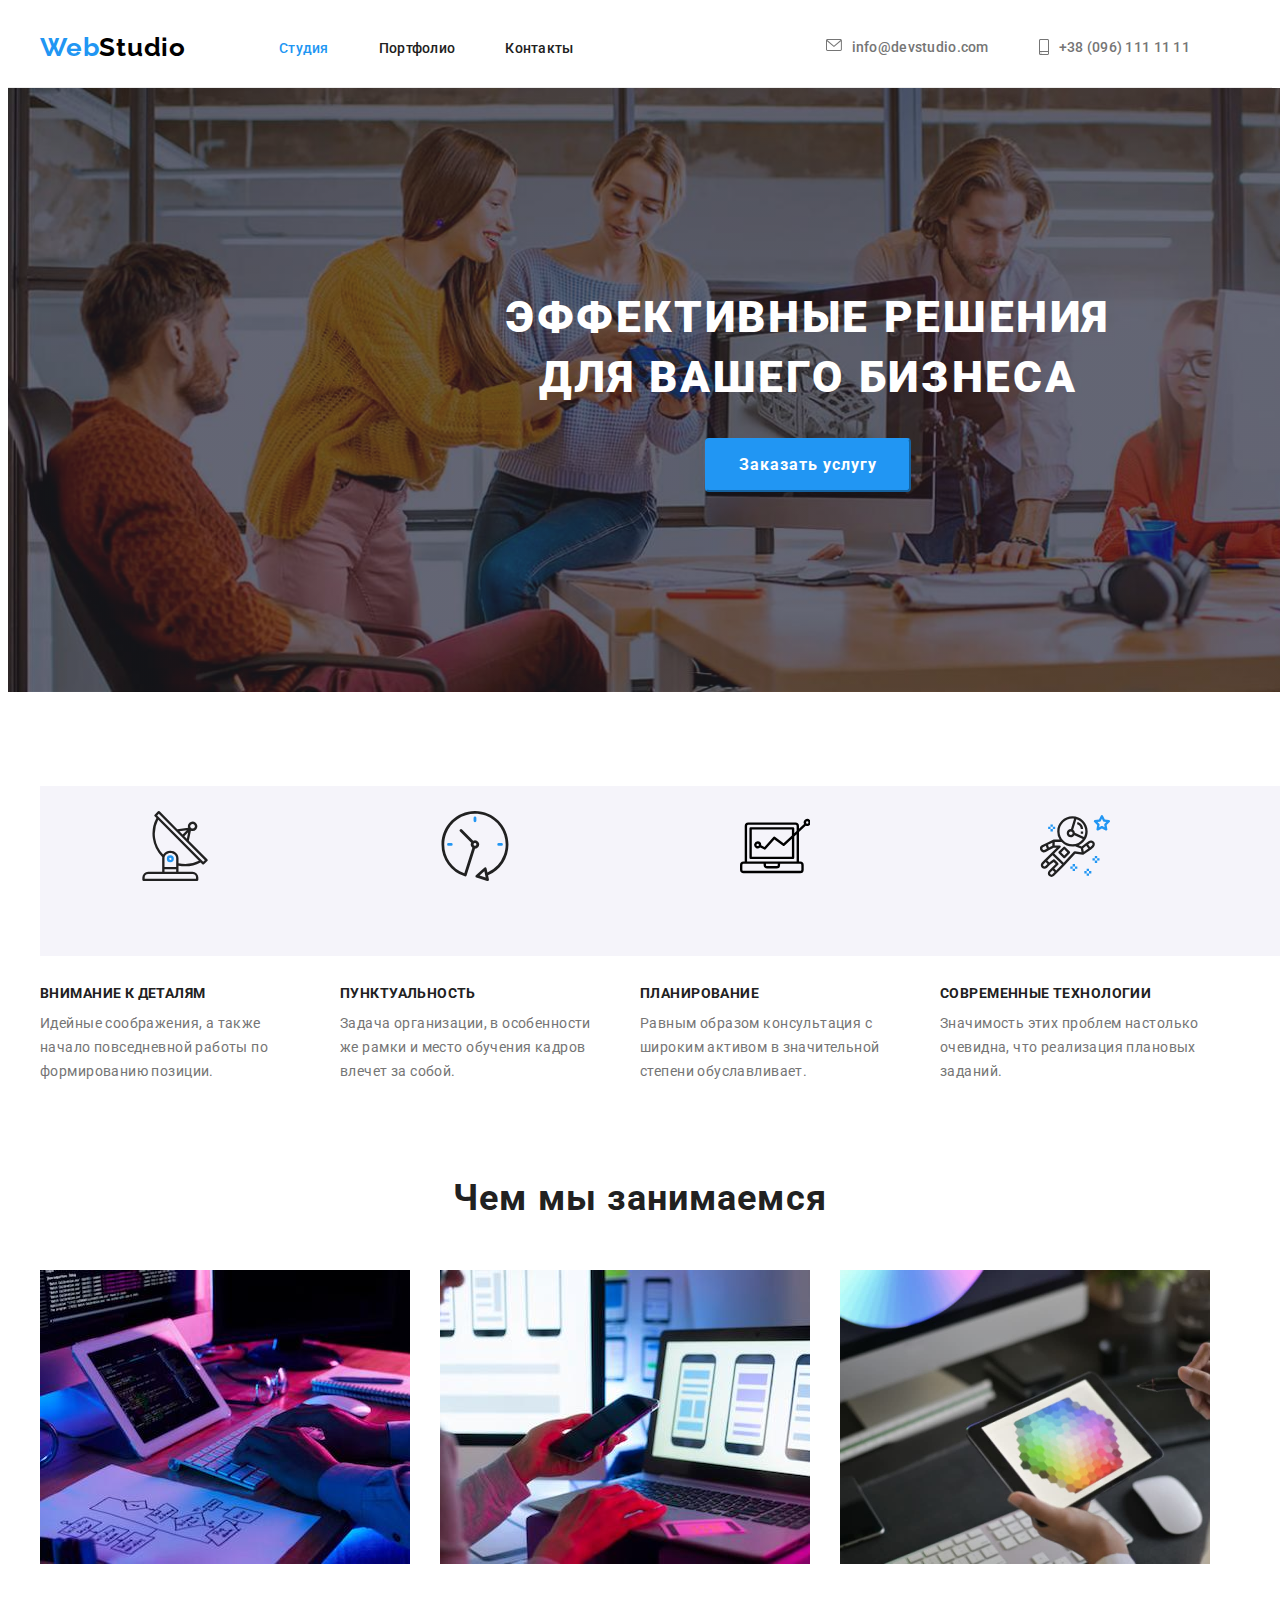
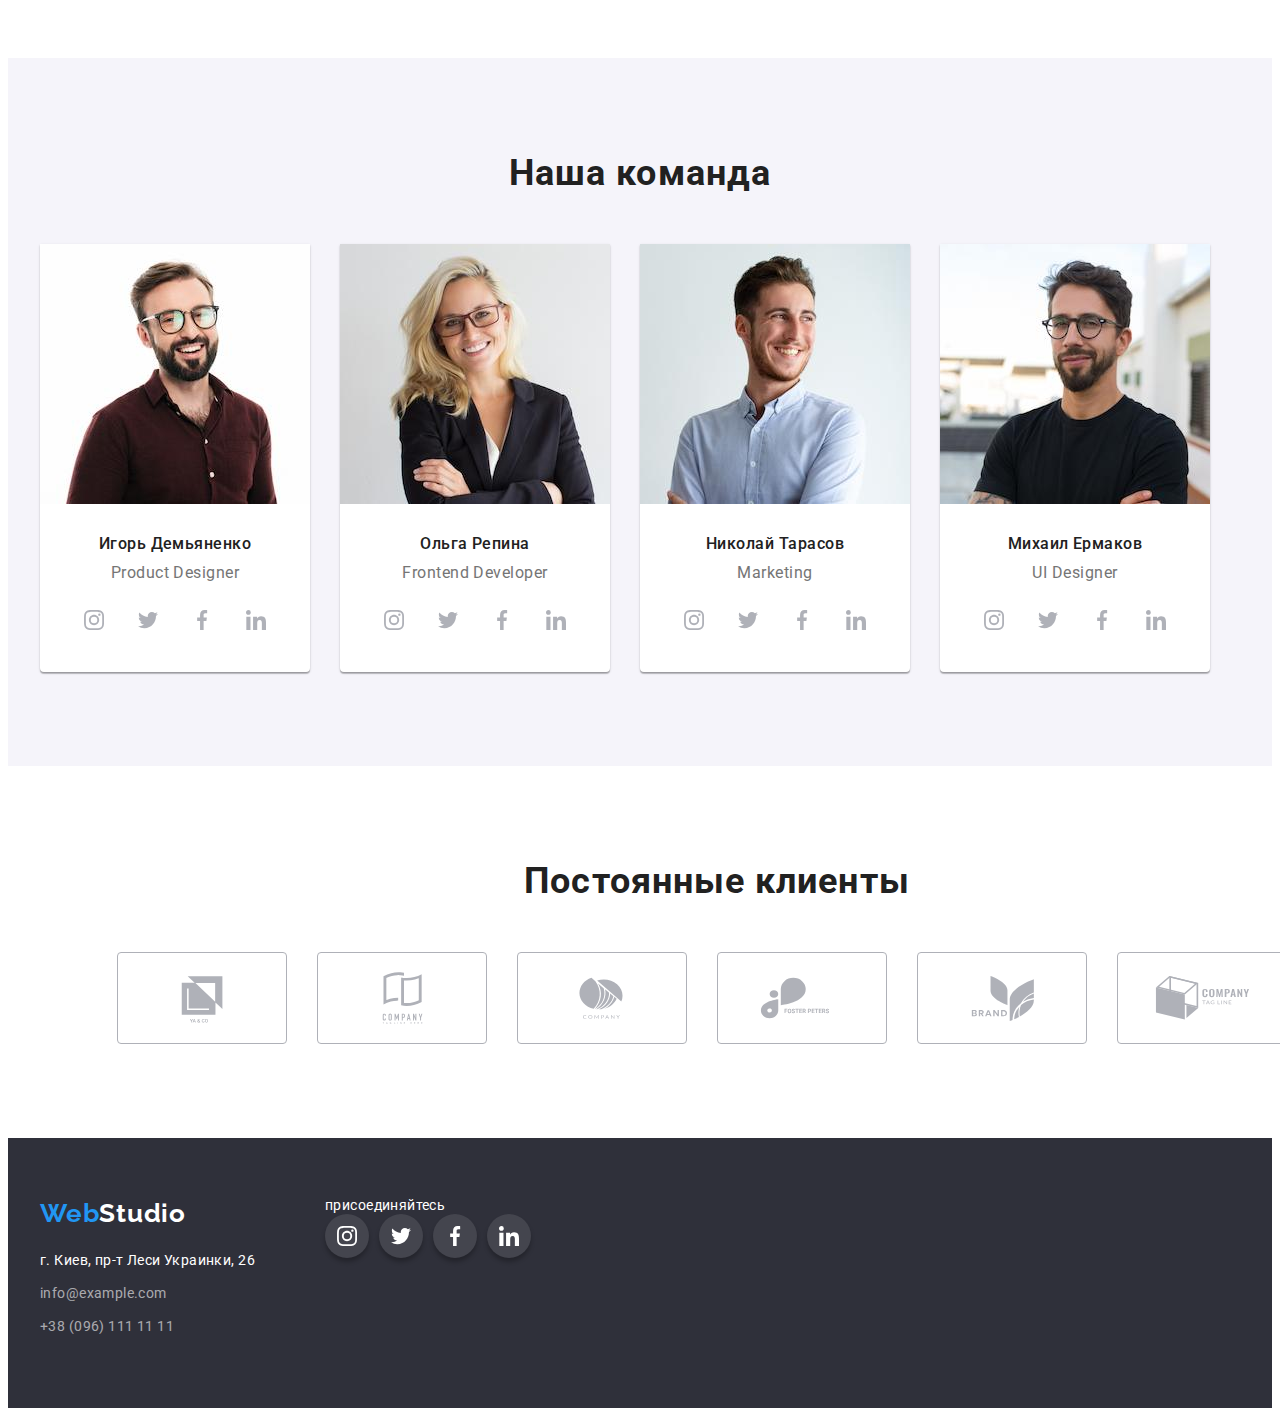
==== index.html @ 37c4d025 "Initial commit" ====
<!DOCTYPE html>
<html lang="ru">
  <head>
    <meta charset="UTF-8" />
    <meta http-equiv="X-UA-Compatible" content="IE=edge" />
    <meta name="viewport" content="width=device-width, initial-scale=1.0" />
    <link
      rel="stylesheet"
      href="https://cdnjs.cloudflare.com/ajax/libs/modern-normalize/1.1.0/modern-normalize.min.css"
      integrity="sha512-wpPYUAdjBVSE4KJnH1VR1HeZfpl1ub8YT/NKx4PuQ5NmX2tKuGu6U/JRp5y+Y8XG2tV+wKQpNHVUX03MfMFn9Q=="
      crossorigin="anonymous"
      referrerpolicy="no-referrer"
    />
    <link rel="stylesheet" href="style.css" />
    <link rel="preconnect" href="https://fonts.googleapis.com" />
    <link rel="preconnect" href="https://fonts.gstatic.com" crossorigin />
    <link
      href="https://fonts.googleapis.com/css2?family=Raleway:wght@700&family=Roboto:wght@400;500;700;900&display=swap"
      rel="stylesheet"
    />
    <title>Студия</title>
  </head>
  <body>
    <!-- HEADER -->
    <header class="header">
      <div class="container">
        <nav class="header-nav">
          <a href="#" class="link logo header-logo">Web<span class="logo_header">Studio</span></a>
          <ul class="list header-list">
            <li><a href="index.html" class="link header-link current">Студия</a></li>
            <li><a href="portfolio.html" class="link header-link">Портфолио</a></li>
            <li><a href="#" class="link header-link">Контакты</a></li>
          </ul>
        </nav>
        <ul class="header-contacts-list list">
          <li>
            <a href="email:info@devstudio.com" class="link header-contacts">
              <svg class="header-contacts-icon" width="16px" height="12px">
                <use href="./images/icons.svg#icon-mail"></use>
              </svg>
              info@devstudio.com
            </a>
          </li>
          <li>
            <a href="tel:+380961111111" class="link header-contacts">
              <svg class="header-contacts-icon" width="10px" height="16px">
                <use href="./images/icons.svg#icon-smartphone"></use>
              </svg>
              +38 (096) 111 11 11
            </a>
          </li>
        </ul>
      </div>
    </header>
    <main>
      <!-- Section-1 ORDER -->
      <section class="order">
        <div class="container">
          <h1 class="order-title">ЭФФЕКТИВНЫЕ РЕШЕНИЯ ДЛЯ ВАШЕГО БИЗНЕСА</h1>
          <button type="button" class="button order-btn">Заказать услугу</button>
        </div>
      </section>
      <!-- Section-2 METHODS -->
      <section class="methods section">
        <div class="container">
          <ul class="list methods-list">
            <li class="methods-box">
              <div class="methods-icon-box">
                <svg class="methods-icon">
                  <use href="./images/icons.svg#icon-antenna" width="70px" height="70px"></use>
                </svg>
              </div>
              <h3 class="methods-title">Внимание к деталям</h3>
              <p class="methods-txt">
                Идейные соображения, а также начало повседневной работы по формированию позиции.
              </p>
            </li>
            <li class="methods-box">
              <div class="methods-icon-box">
                <svg class="methods-icon">
                  <use href="./images/icons.svg#icon-clock" width="70px" height="70px"></use>
                </svg>
              </div>
              <h3 class="methods-title">Пунктуальность</h3>
              <p class="methods-txt">
                Задача организации, в особенности же рамки и место обучения кадров влечет за собой.
              </p>
            </li>
            <li class="methods-box">
              <div class="methods-icon-box">
                <svg class="methods-icon">
                  <use href="./images/icons.svg#icon-grafic" width="70px" height="70px"></use>
                </svg>
              </div>
              <h3 class="methods-title">Планирование</h3>
              <p class="methods-txt">
                Равным образом консультация с широким активом в значительной степени обуславливает.
              </p>
            </li>
            <li class="methods-box">
              <div class="methods-icon-box">
                <svg class="methods-icon">
                  <use href="./images/icons.svg#icon-astronaut" width="70px" height="70px"></use>
                </svg>
              </div>
              <h3 class="methods-title">Современные технологии</h3>
              <p class="methods-txt">
                Значимость этих проблем настолько очевидна, что реализация плановых заданий.
              </p>
            </li>
          </ul>
        </div>
      </section>
      <!-- Section-3 OUR WORK -->
      <section class="work section">
        <div class="container">
          <h2 class="title work-title">Чем мы занимаемся</h2>
          <ul class="list work-list">
            <li class="work-item">
              <img
                src="./images/index-page/img1_keybord_on_table.jpg"
                alt="Клавиатура на столе"
                width="370"
                height="294"
                class="img"
              />
            </li>
            <li class="work-item">
              <img
                src="./images/index-page/img2_phone_notebook.jpg"
                alt="Фоткает экран телефоном"
                width="370"
                height="294"
                class="img"
              />
            </li>
            <li class="work-item">
              <img
                src="./images/index-page/img3_tablet.jpg"
                alt="Графический планшет"
                width="370"
                height="294"
                class="img"
              />
            </li>
          </ul>
        </div>
      </section>
      <!-- Section-4 OUR TEAM -->
      <section class="team section">
        <div class="container">
          <h2 class="title team-title">Наша команда</h2>
          <ul class="list team-list">
            <li class="team-box">
              <img
                src="./images/index-page/tm_01.jpg"
                alt="Первый учасник команды"
                height="260"
                width="270"
                class="team-img img"
              />
              <div class="team-box-down-part">
                <p class="team-name">Игорь Демьяненко</p>
                <p class="team-prof">Product Designer</p>
                <ul class="master-soc">
                  <li class="master-soc-item">
                    <a href="https://www.instagram.com/" class="master-soc-link">
                      <svg class="master-soc-icon">
                        <use
                          href="./images/icons.svg#icon-instagram"
                          width="20px"
                          height="20px"
                        ></use>
                      </svg>
                    </a>
                  </li>
                  <li class="master-soc-item">
                    <a href="https://twitter.com/" class="master-soc-link">
                      <svg class="master-soc-icon">
                        <use
                          href="./images/icons.svg#icon-twitter"
                          width="20px"
                          height="20px"
                        ></use>
                      </svg>
                    </a>
                  </li>
                  <li class="master-soc-item">
                    <a href="https://www.facebook.com/" class="master-soc-link">
                      <svg class="master-soc-icon">
                        <use
                          href="./images/icons.svg#icon-facebook"
                          width="20px"
                          height="20px"
                        ></use>
                      </svg>
                    </a>
                  </li>
                  <li class="master-soc-item">
                    <a href="https://ru.linkedin.com/" class="master-soc-link">
                      <svg class="master-soc-icon">
                        <use
                          href="./images/icons.svg#icon-linkedin"
                          width="20px"
                          height="20px"
                        ></use>
                      </svg>
                    </a>
                  </li>
                </ul>
              </div>
            </li>
            <li class="team-box">
              <img
                src="./images/index-page/tm_02.jpg"
                alt="Второй учасник команды"
                height="260"
                width="270"
                class="team-img img"
              />
              <div class="team-box-down-part">
                <p class="team-name">Ольга Репина</p>
                <p class="team-prof">Frontend Developer</p>
                <ul class="master-soc">
                  <li class="master-soc-item">
                    <a href="https://www.instagram.com/" class="master-soc-link">
                      <svg class="master-soc-icon">
                        <use
                          href="./images/icons.svg#icon-instagram"
                          width="20px"
                          height="20px"
                        ></use>
                      </svg>
                    </a>
                  </li>
                  <li class="master-soc-item">
                    <a href="https://twitter.com/" class="master-soc-link">
                      <svg class="master-soc-icon">
                        <use
                          href="./images/icons.svg#icon-twitter"
                          width="20px"
                          height="20px"
                        ></use>
                      </svg>
                    </a>
                  </li>
                  <li class="master-soc-item">
                    <a href="https://www.facebook.com/" class="master-soc-link">
                      <svg class="master-soc-icon">
                        <use
                          href="./images/icons.svg#icon-facebook"
                          width="20px"
                          height="20px"
                        ></use>
                      </svg>
                    </a>
                  </li>
                  <li class="master-soc-item">
                    <a href="https://ru.linkedin.com/" class="master-soc-link">
                      <svg class="master-soc-icon">
                        <use
                          href="./images/icons.svg#icon-linkedin"
                          width="20px"
                          height="20px"
                        ></use>
                      </svg>
                    </a>
                  </li>
                </ul>
              </div>
            </li>
            <li class="team-box">
              <img
                src="./images/index-page/tm_03.jpg"
                alt="Третий учасник команды"
                height="260"
                width="270"
                class="team-img img"
              />
              <div class="team-box-down-part">
                <p class="team-name">Николай Тарасов</p>
                <p class="team-prof">Marketing</p>
                <ul class="master-soc">
                  <li class="master-soc-item">
                    <a href="https://www.instagram.com/" class="master-soc-link">
                      <svg class="master-soc-icon">
                        <use
                          href="./images/icons.svg#icon-instagram"
                          width="20px"
                          height="20px"
                        ></use>
                      </svg>
                    </a>
                  </li>
                  <li class="master-soc-item">
                    <a href="https://twitter.com/" class="master-soc-link">
                      <svg class="master-soc-icon">
                        <use
                          href="./images/icons.svg#icon-twitter"
                          width="20px"
                          height="20px"
                        ></use>
                      </svg>
                    </a>
                  </li>
                  <li class="master-soc-item">
                    <a href="https://www.facebook.com/" class="master-soc-link">
                      <svg class="master-soc-icon">
                        <use
                          href="./images/icons.svg#icon-facebook"
                          width="20px"
                          height="20px"
                        ></use>
                      </svg>
                    </a>
                  </li>
                  <li class="master-soc-item">
                    <a href="https://ru.linkedin.com/" class="master-soc-link">
                      <svg class="master-soc-icon">
                        <use
                          href="./images/icons.svg#icon-linkedin"
                          width="20px"
                          height="20px"
                        ></use>
                      </svg>
                    </a>
                  </li>
                </ul>
              </div>
            </li>
            <li class="team-box">
              <img
                src="./images/index-page/tm_04.jpg"
                alt="Четвертый учасник команды"
                height="260"
                width="270"
                class="team-img img"
              />
              <div class="team-box-down-part">
                <p class="team-name">Михаил Ермаков</p>
                <p class="team-prof">UI Designer</p>
                <ul class="master-soc">
                  <li class="master-soc-item">
                    <a href="https://www.instagram.com/" class="master-soc-link">
                      <svg class="master-soc-icon">
                        <use
                          href="./images/icons.svg#icon-instagram"
                          width="20px"
                          height="20px"
                        ></use>
                      </svg>
                    </a>
                  </li>
                  <li class="master-soc-item">
                    <a href="https://twitter.com/" class="master-soc-link">
                      <svg class="master-soc-icon">
                        <use
                          href="./images/icons.svg#icon-twitter"
                          width="20px"
                          height="20px"
                        ></use>
                      </svg>
                    </a>
                  </li>
                  <li class="master-soc-item">
                    <a href="https://www.facebook.com/" class="master-soc-link">
                      <svg class="master-soc-icon">
                        <use
                          href="./images/icons.svg#icon-facebook"
                          width="20px"
                          height="20px"
                        ></use>
                      </svg>
                    </a>
                  </li>
                  <li class="master-soc-item">
                    <a href="https://ru.linkedin.com/" class="master-soc-link">
                      <svg class="master-soc-icon">
                        <use
                          href="./images/icons.svg#icon-linkedin"
                          width="20px"
                          height="20px"
                        ></use>
                      </svg>
                    </a>
                  </li>
                </ul>
              </div>
            </li>
          </ul>
        </div>
      </section>
    </main>
    <!-- Section-5 CLIENTS -->
    <section class="section clients">
      <div class="container">
        <h2 class="title clients-title">Постоянные клиенты</h2>
        <ul class="list clients-list">
          <li class="clients-box">
            <svg class="clients-icon" width="106px" height="60px">
              width="106px" height="60px">
              <use href="./images/icons.svg#icon-yaco"></use>
            </svg>
          </li>
          <li class="clients-box">
            <svg class="clients-icon" width="106px" height="60px">
              >
              <use href="./images/icons.svg#icon-company-one"></use>
            </svg>
          </li>
          <li class="clients-box">
            <svg class="clients-icon" width="106px" height="60px">
              >
              <use href="./images/icons.svg#icon-company-two"></use>
            </svg>
          </li>
          <li class="clients-box">
            <svg class="clients-icon" width="106px" height="60px">
              >
              <use href="./images/icons.svg#icon-foster"></use>
            </svg>
          </li>
          <li class="clients-box">
            <svg class="clients-icon" width="106px" height="60px">
              >
              <use href="./images/icons.svg#icon-brand"></use>
            </svg>
          </li>
          <li class="clients-box">
            <svg class="clients-icon" width="106px" height="60px">
              >
              <use href="./images/icons.svg#icon-tagline"></use>
            </svg>
          </li>
        </ul>
      </div>
    </section>

    <!-- FOOTER-->
    <footer class="footer">
      <div class="container footer-full">
        <div class="footer-left">
          <a href="#" class="link logo">Web<span class="logo-footer">Studio</span></a>
          <address class="footer-address">
            <ul class="list footer-link">
              <li>
                <a
                  href="https://goo.gl/maps/LpoyLTCjpwuNHQXE9"
                  target="_blank"
                  class="link map-address footer-item"
                  >г. Киев, пр-т Леси Украинки, 26</a
                >
              </li>
              <li>
                <a href="email:info@example.com" class="link footer-contacts footer-item"
                  >info@example.com</a
                >
              </li>
              <li>
                <a href="tel:+380991111111" class="link footer-contacts footer-item"
                  >+38 (096) 111 11 11</a
                >
              </li>
            </ul>
          </address>
        </div>
        <div class="footer-right">
          <p class="footer-right-txt">присоединяйтесь</p>
          <ul class="list footer-soc-list">
            <li class="footer-soc-item">
              <a href="https://www.instagram.com/" class="link footer-soc-link">
                <svg class="footer-soc-icon">
                  <use href="./images/icons.svg#icon-instagram" width="20px" height="20px"></use>
                </svg>
              </a>
            </li>
            <li class="footer-soc-item">
              <a href="https://twitter.com/" class="link footer-soc-link">
                <svg class="footer-soc-icon">
                  <use href="./images/icons.svg#icon-twitter" width="20px" height="20px"></use>
                </svg>
              </a>
            </li>
            <li class="footer-soc-item">
              <a href="https://www.facebook.com/" class="link footer-soc-link">
                <svg class="footer-soc-icon">
                  <use href="./images/icons.svg#icon-facebook" width="20px" height="20px"></use>
                </svg>
              </a>
            </li>
            <li class="footer-soc-item">
              <a href="https://ru.linkedin.com/" class="link footer-soc-link">
                <svg class="footer-soc-icon">
                  <use href="./images/icons.svg#icon-linkedin" width="20px" height="20px"></use>
                </svg>
              </a>
            </li>
          </ul>
        </div>
      </div>
    </footer>
  </body>
</html>
---- style.css ----
:root {
  --bgc-main: #fff;
  --bgc-second: #2f303a;
  --bgc-third: #f5f4fa;
  --color-main: #212121;
  --color-second: #757575;
  --color-third: #fff;
  --color-add: #2196f3;
  --color-logo: #000;
  --color-footer: rgba(255, 255, 255, 0.6);
  --color-footer-soc: rgba(255, 255, 255, 0.1);
  --elements-color-first: #2196f3;
  --elements-color-second: #f5f4fa;
  --elements-color-third: #eee;
  --order-btn-add: #188ce8;
  --border-header-color: #ececec;
  --portfolio-box-border: #eee;
  --clients-box: #afb1b8;
}

body {
  font-family: 'Roboto', sans-serif;
  background-color: var(--bgc-main);
  color: var(--color-main);
}
p,
h1,
h2,
h3,
h4,
h5,
h6,
ul {
  margin: 0;
  padding: 0;
}

.link {
  text-decoration: none;
}

.list {
  list-style: none;
}

.button {
  font-family: inherit;
  cursor: pointer;
  font-size: 16px;
  border-radius: 4px;
}

.visually-hidden {
  position: absolute;
  white-space: nowrap;
  width: 1px;
  height: 1px;
  overflow: hidden;
  border: 0;
  padding: 0;
  clip: rect(0 0 0 0);
  clip-path: inset(50%);
  margin: -1px;
}
.title {
  font-weight: 700;
  font-size: 36px;
  line-height: 1.17;
  text-align: center;
  letter-spacing: 0.03em;
}

.container {
  width: 1200px;
  padding-left: 15px;
  padding-right: 15px;
  margin: 0 auto;
}

.section {
  padding: 94px 0;
}

.img {
  display: block;
}
/* ===LOGO=== */
.logo {
  font-family: 'Raleway', sans-serif;
  font-weight: 700;
  font-size: 26px;
  line-height: 1.19;
  letter-spacing: 0.03em;
  color: var(--color-add);
}
.logo_header {
  color: var(--color-logo);
}
.logo-footer {
  color: var(--color-third);
}

/* ===HEADER=== */
.header {
  border-bottom: 1px solid var(--border-header-color);
  padding: 24px 0;
}

.header .container {
  display: flex;
  align-items: center;
}

.header-nav {
  display: flex;
  align-items: center;
}

.header-logo {
  margin-right: 93px;
}

.header-list {
  display: flex;
}

.header-contacts-list {
  display: flex;
  margin-left: auto;
}

.header-contacts:first-child {
  margin-right: 50px;
}

.header-link:not(last-child) {
  margin-right: 50px;
}

.header-link,
.header-contacts {
  font-weight: 500;
  font-size: 14px;
  line-height: 16px;
  letter-spacing: 0.02em;
  color: var(--color-main);
}

.header-contacts {
  color: var(--color-second);
  display: flex;
}

.header-contacts-icon {
  margin-right: 10px;
  fill: currentColor;
}

.header-link:focus,
.header-link:hover,
.header-contacts:focus,
.header-contacts:hover {
  color: var(--color-add);
}
.current {
  color: var(--color-add);
}

/* ===FOOTER=== */
.footer {
  background-color: var(--bgc-second);
  padding: 60px 0;
  display: flex;
}

.footer-address {
  margin-top: 20px;
}

.footer-link {
}

.footer-item {
  font-style: normal;
  font-size: 14px;
  line-height: 1.71;
  letter-spacing: 0.03em;
}
.footer-item:not(last-child) {
  display: block;
  margin-bottom: 9px;
}
.footer-item:focus,
.footer-item:hover {
  color: var(--color-add);
}
.map-address {
  color: var(--color-third);
}
.footer-contacts {
  color: var(--color-footer);
}
.footer-full {
  display: flex;
}
.footer-left {
  margin-right: 70px;
}

.footer-right-txt {
  color: var(--color-third);
  font-style: normal;
  font-size: 14px;
  line-height: 1.14;
  letter-spacing: 0.03em;
}

.footer-soc-list {
  display: flex;
  max-width: 206px;
}

.footer-soc-item {
  width: 44px;
  height: 44px;
  border-radius: 50%;
  margin-left: 10px;
  display: block;
  background-color: var(--color-footer-soc);
  box-shadow: 0px 4px 4px rgba(0, 0, 0, 0.25);
}

.footer-soc-item:first-child {
  margin-left: 0;
}

.footer-soc-link {
  width: 100%;
  height: 100%;
  border-radius: 50%;
  display: flex;
  align-items: center;
  justify-content: center;
  color: var(--color-third);
}

.footer-soc-icon {
  fill: currentColor;
  width: 20px;
  height: 20px;
}

.footer-soc-item:focus,
.footer-soc-item:hover {
  background-color: var(--color-add);
}

/* ===ORDER=== */
.order {
  background: var(--bgc-second);
  padding: 200px 0;

  background-image: linear-gradient(rgba(47, 48, 58, 0.4), rgba(47, 48, 58, 0.4)),
    url(../images/index-page/order_bg.jpg);
  background-repeat: no-repeat;
  background-position: center;
  background-size: cover;
  flex-grow: 1;
  min-width: 1600px;
}
.order-title {
  color: var(--color-third);
  font-weight: 900;
  font-size: 44px;
  line-height: 1.36;
  text-align: center;
  letter-spacing: 0.06em;
  text-transform: uppercase;
  max-width: 700px;
  margin: 0 auto;
}
.order-btn {
  background-color: var(--elements-color-first);
  border-color: var(--elements-color-first);
  color: var(--color-third);
  font-weight: 700;
  line-height: 1.88;
  display: flex;
  align-items: center;
  text-align: center;
  letter-spacing: 0.06em;
  margin: 0 auto;
  margin-top: 30px;
  max-width: max-content;
  border-radius: 4px;
  padding: 10px 32px;
  display: block;
}

.order-btn:focus,
.order-btn:hover {
  background-color: var(--order-btn-add);
}

/* ===METHODS=== */
.methods {
  margin-bottom: -94px;
}
.methods-list {
  display: flex;
}
.methods-box:not(last-child) {
  max-width: 270px;
  margin-right: 30px;
}

.methods-icon-box {
  width: 270px;
  height: 120px;
  background-color: var(--bgc-third);
  margin-bottom: 30px;
  padding: 25px 100px;
}

.methods-icon {
  max-width: 70px;
  max-height: 70px;
}

.methods-title {
  font-weight: 700;
  font-size: 14px;
  line-height: 1.14;
  letter-spacing: 0.03em;
  text-transform: uppercase;
  margin-bottom: 10px;
}
.methods-txt {
  color: var(--color-second);
  font-weight: 400;
  font-size: 14px;
  line-height: 1.71;
  letter-spacing: 0.03em;
}

/* ===OUR WORK=== */
.work {
}
.work-title {
  margin-bottom: 50px;
}
.work-list {
  display: flex;
}
.work-item:not(last-child) {
  padding-right: 30px;
}

/* ===OUR TEAM=== */
.team {
  background-color: var(--bgc-third);
}
.team-title {
  margin-bottom: 50px;
}
.team-list {
  display: flex;
}
.team-box:not(last-child) {
  margin-right: 30px;
}
.team-box {
  background-color: var(--bgc-main);
  max-width: 270px;
  box-shadow: 0px 1px 3px rgba(0, 0, 0, 0.12), 0px 1px 1px rgba(0, 0, 0, 0.14),
    0px 2px 1px rgba(0, 0, 0, 0.2);
  border-radius: 0px 0px 4px 4px;
}
.team-img {
}
.team-box-down-part {
  padding: 30px;
}
.team-name {
  font-weight: 500;
  font-size: 16px;
  line-height: 19px;
  text-align: center;
  letter-spacing: 0.03em;
  margin-bottom: 10px;
}
.team-prof {
  color: var(--color-second);
  font-size: 16px;
  line-height: 1.19;
  text-align: center;
  letter-spacing: 0.03em;
}

.master-soc {
  display: flex;
  justify-content: center;
}

.master-soc-item {
  margin-top: 16px;
  width: 44px;
  height: 44px;
  margin-left: 10px;
  border-radius: 50%;
  display: block;
}

.master-soc-item:first-child {
  margin-left: 0;
}

.master-soc-link {
  display: flex;
  align-items: center;
  justify-content: center;
  width: 100%;
  height: 100%;
  border-radius: 50%;
  background-color: var(--bgc-main);
  color: var(--clients-box);
}

.master-soc-icon {
  fill: currentColor;
  width: 20px;
  height: 20px;
}

.master-soc-link:focus,
.master-soc-link:hover {
  background-color: var(--color-add);
  color: var(--color-third);
}

/* ===CLIENTS=== */
.clients {
  padding: 94px;
}

.clients-title {
  margin-bottom: 50px;
}

.clients-list {
  display: flex;
}

.clients-box:not(last-child) {
  margin-right: 30px;
  border-color: var(--clients-box);
  box-sizing: border-box;
  border: 1px solid;
  border-radius: 4px;
  color: var(--clients-box);
  max-width: 170px;
  max-height: 92px;
}

.clients-icon {
  fill: currentColor;
  margin: 16px 32px;
}

.clients-box:focus,
.clients-box:hover {
  color: var(--color-add);
}

/* ===PORTFOLIO=== */
.filter-menu {
  display: flex;
  justify-content: center;
  margin-bottom: 50px;
}
.filter-btn {
  background-color: var(--elements-color-second);
  border-color: var(--elements-color-second);
  font-weight: 500;
  line-height: 1.62;
  text-align: center;
  letter-spacing: 0.03em;
  margin-right: 8px;
  padding: 6px 22px;
  display: block;
  max-width: max-content;
}
.filter-btn:hover,
.filter-btn:focus {
  background-color: var(--elements-color-first);
  color: var(--color-third);
  box-shadow: 0px 3px 1px rgba(0, 0, 0, 0.1), 0px 1px 2px rgba(0, 0, 0, 0.08),
    0px 2px 2px rgba(0, 0, 0, 0.12);
}

.portfolio {
}

.portfolio-list {
  display: flex;
  flex-wrap: wrap;
}

.portfolio-box {
  max-width: 370px;
  text-align: left;
  box-sizing: border-box;
}

.portfolio-link {
}

.portfolio-box:not(:nth-child(3n + 3)) {
  margin-right: 30px;
}
.portfolio-box:not(:nth-last-child(-n + 3)) {
  margin-bottom: 30px;
}

.portfolio-box:focus,
.portfolio-box:hover {
  box-shadow: 0px 1px 1px rgba(0, 0, 0, 0.12), 0px 4px 4px rgba(0, 0, 0, 0.06),
    1px 4px 6px rgba(0, 0, 0, 0.16);
}

.portfolio-img {
  display: block;
}
.portfolio-name {
  font-weight: 700;
  font-size: 18px;
  line-height: 2;
  letter-spacing: 0.06em;
  color: var(--color-main);
}
.portfolio-txt {
  color: var(--color-second);
  font-weight: 400;
  font-size: 16px;
  line-height: 1.88;
  letter-spacing: 0.03em;
}
.portfolio-txt:not(first-child) {
  margin-bottom: 4px;
}
.portfolio-box-bottom-part {
  padding: 20px 24px;
  border: 1px solid var(--portfolio-box-border);
  border-top: 0;
  box-sizing: border-box;
}
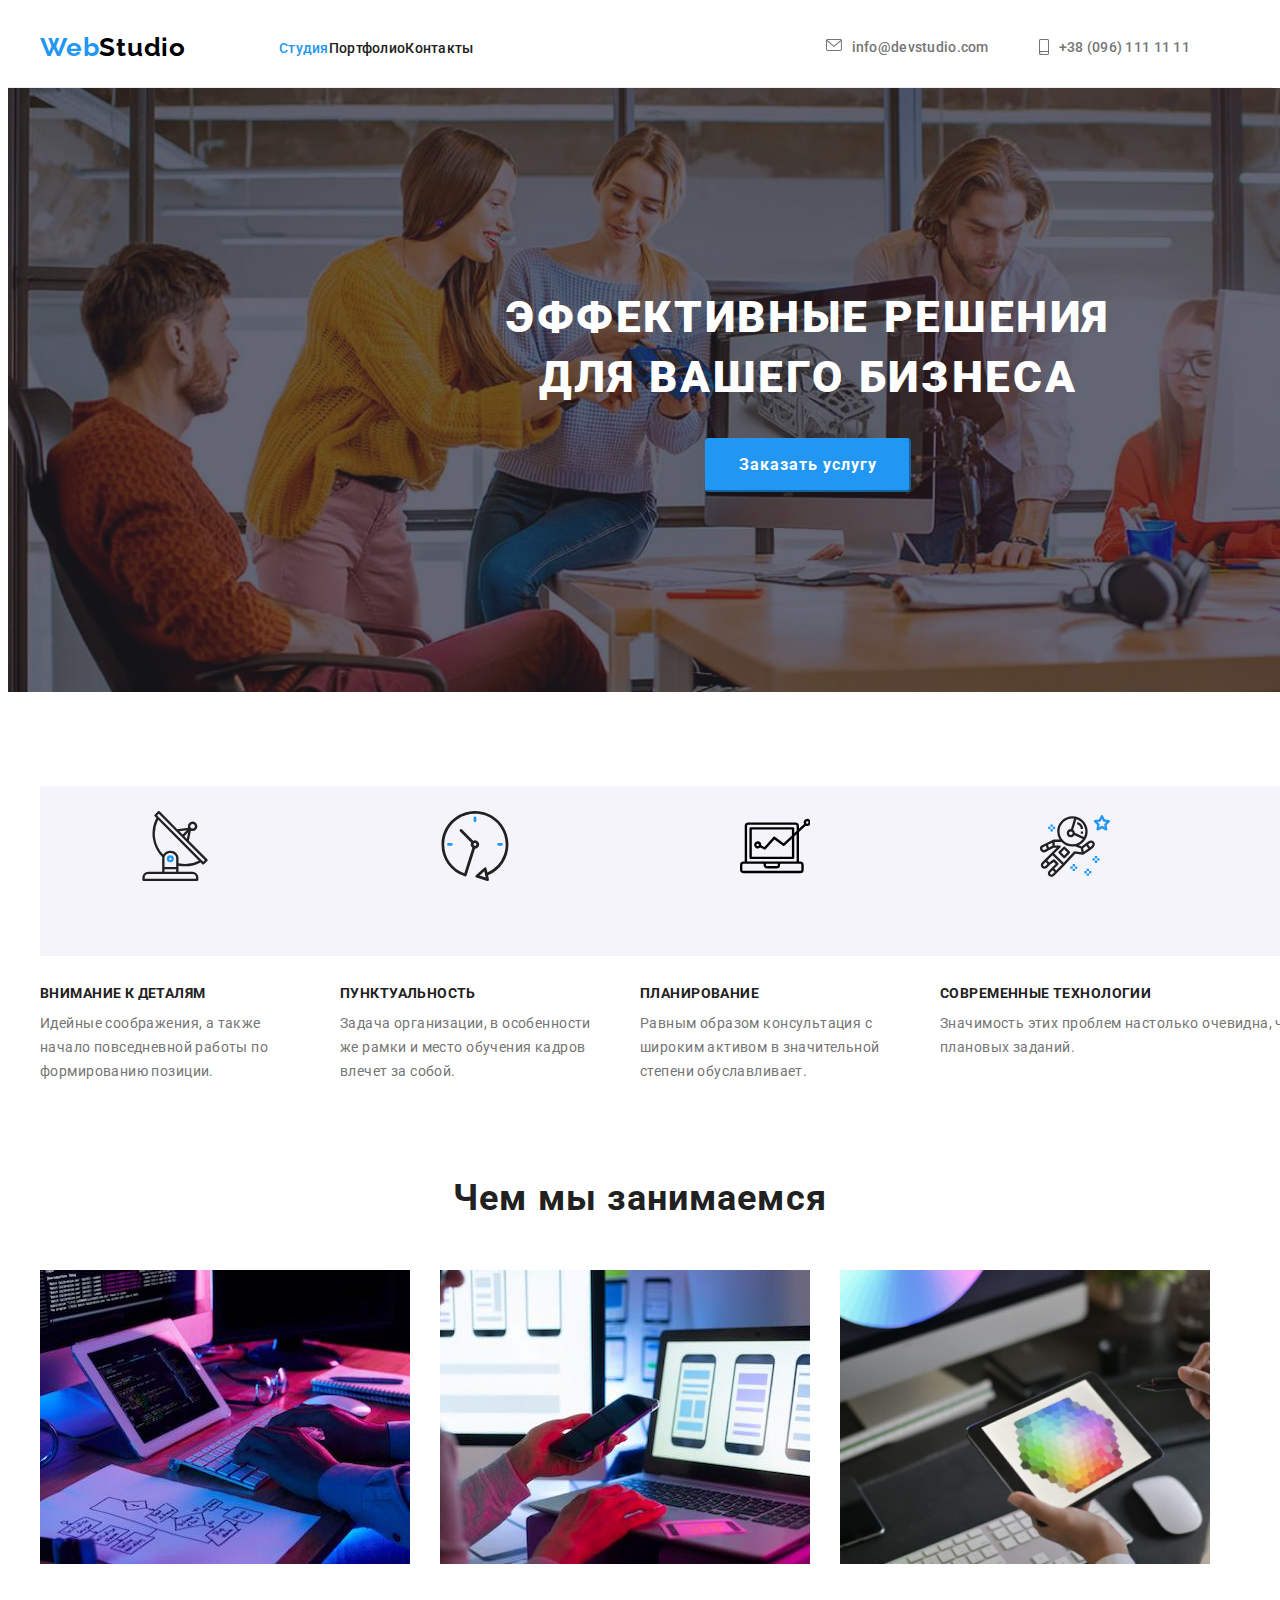
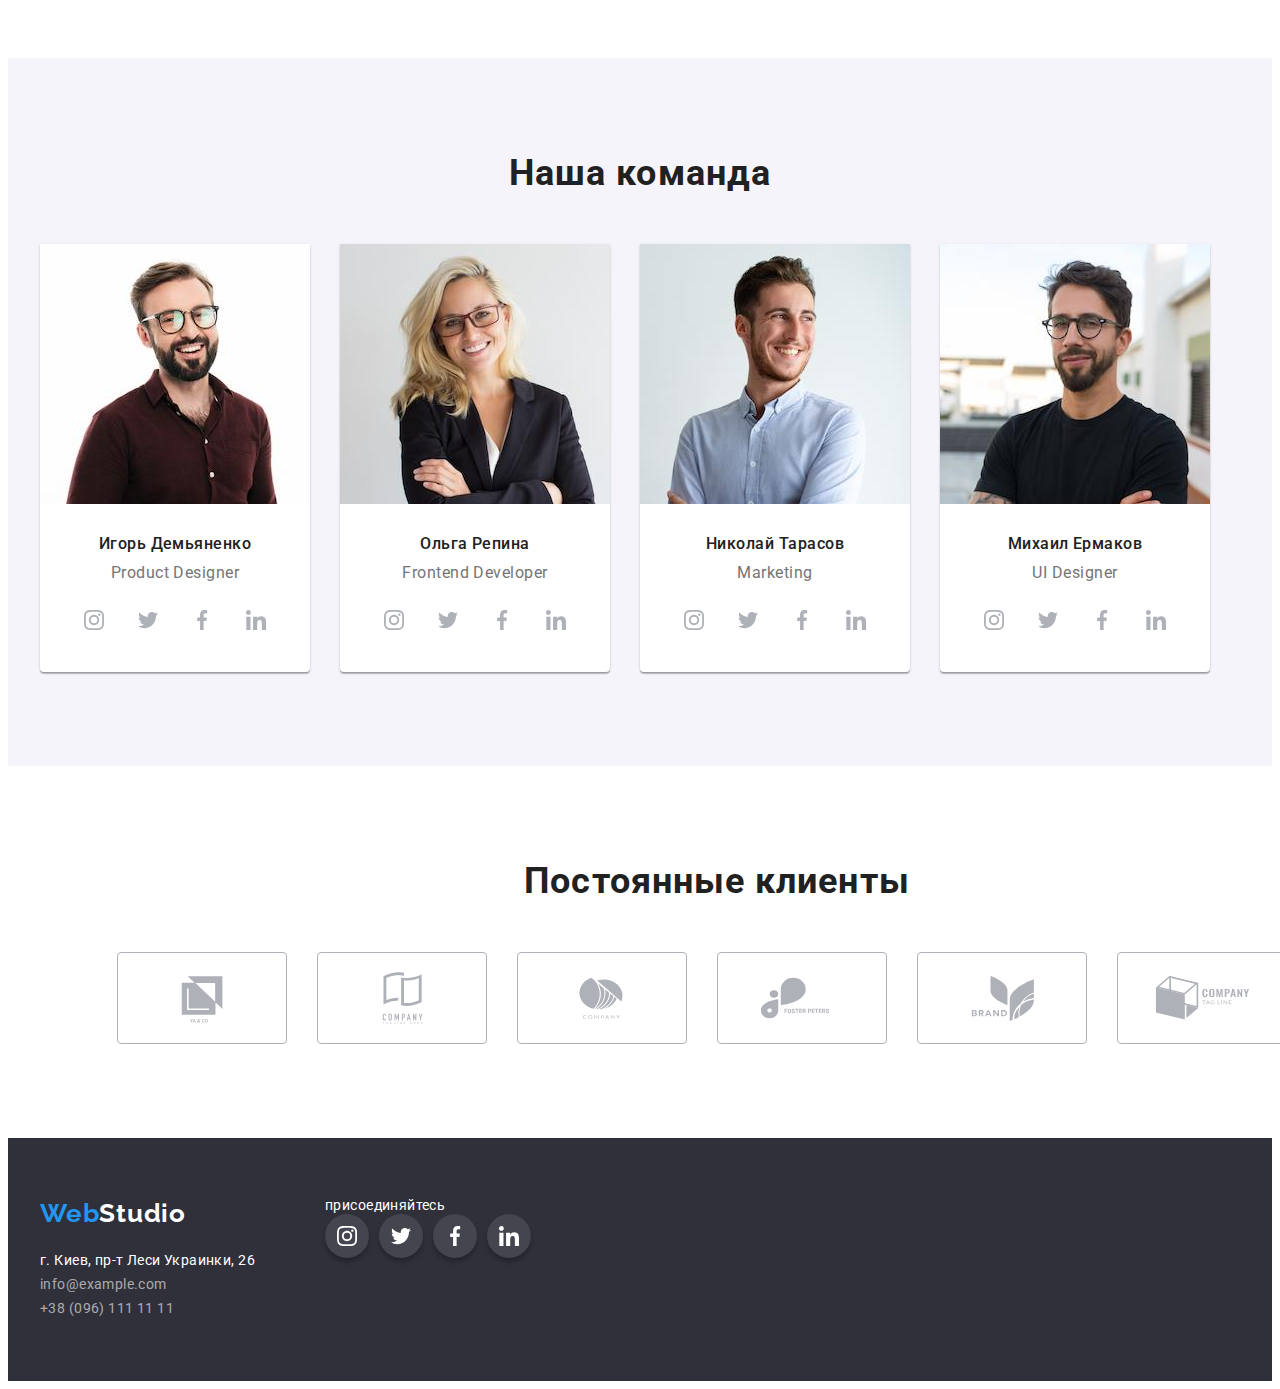
==== commit 4b543bbc: "уточнение" ====
--- a/index.html
+++ b/index.html
@@ -398,7 +398,6 @@
         <ul class="list clients-list">
           <li class="clients-box">
             <svg class="clients-icon" width="106px" height="60px">
-              width="106px" height="60px">
               <use href="./images/icons.svg#icon-yaco"></use>
             </svg>
           </li>
--- a/style.css
+++ b/style.css
@@ -133,7 +133,7 @@
   margin-right: 50px;
 }
 
-.header-link:not(last-child) {
+.header-link:not(:last-child) {
   margin-right: 50px;
 }
 
@@ -186,7 +186,7 @@
   line-height: 1.71;
   letter-spacing: 0.03em;
 }
-.footer-item:not(last-child) {
+.footer-item:not(:last-child) {
   display: block;
   margin-bottom: 9px;
 }
@@ -309,7 +309,7 @@
 .methods-list {
   display: flex;
 }
-.methods-box:not(last-child) {
+.methods-box:not(:last-child) {
   max-width: 270px;
   margin-right: 30px;
 }
@@ -352,7 +352,7 @@
 .work-list {
   display: flex;
 }
-.work-item:not(last-child) {
+.work-item:not(:last-child) {
   padding-right: 30px;
 }
 
@@ -366,7 +366,7 @@
 .team-list {
   display: flex;
 }
-.team-box:not(last-child) {
+.team-box:not(:last-child) {
   margin-right: 30px;
 }
 .team-box {
@@ -451,7 +451,7 @@
   display: flex;
 }
 
-.clients-box:not(last-child) {
+.clients-box {
   margin-right: 30px;
   border-color: var(--clients-box);
   box-sizing: border-box;
@@ -462,6 +462,10 @@
   max-height: 92px;
 }
 
+.clients-box:last-child {
+  margin-right: 0;
+}
+
 .clients-icon {
   fill: currentColor;
   margin: 16px 32px;
@@ -545,7 +549,7 @@
   line-height: 1.88;
   letter-spacing: 0.03em;
 }
-.portfolio-txt:not(first-child) {
+.portfolio-txt:not(:first-child) {
   margin-bottom: 4px;
 }
 .portfolio-box-bottom-part {
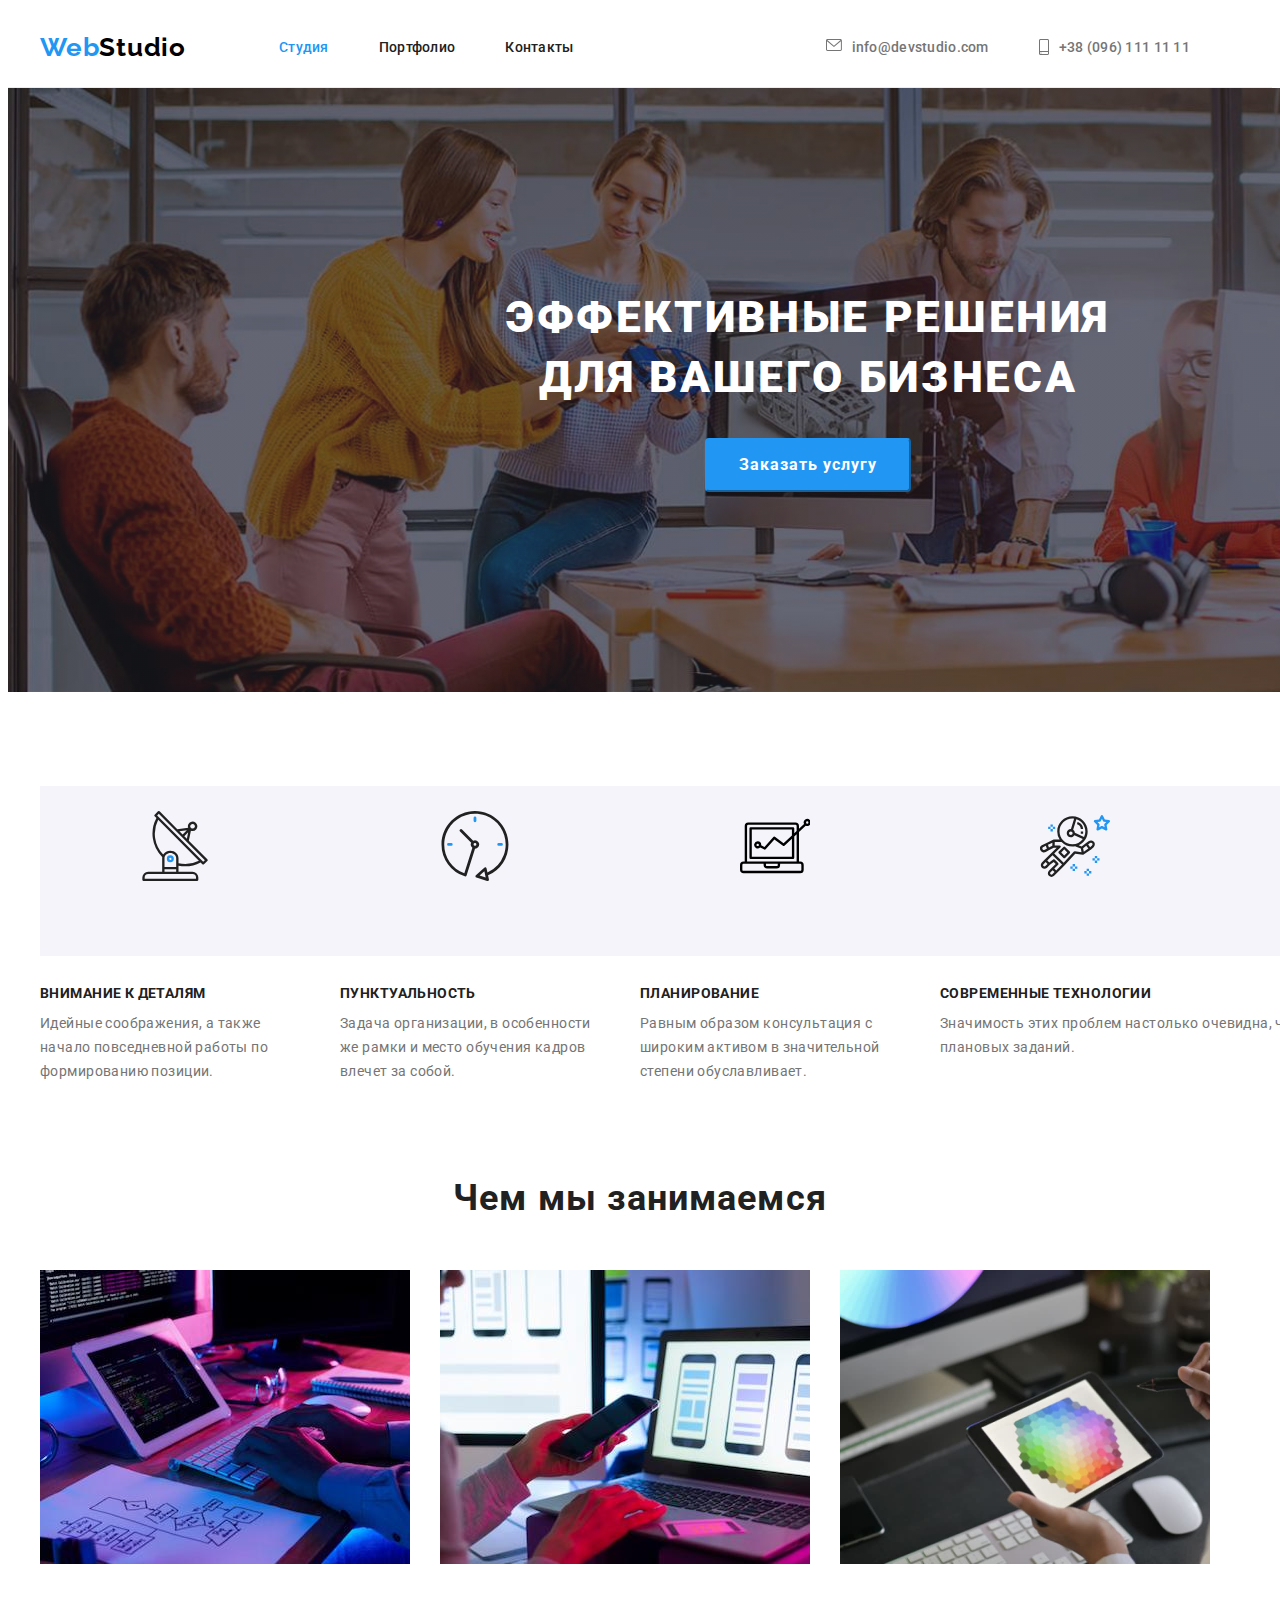
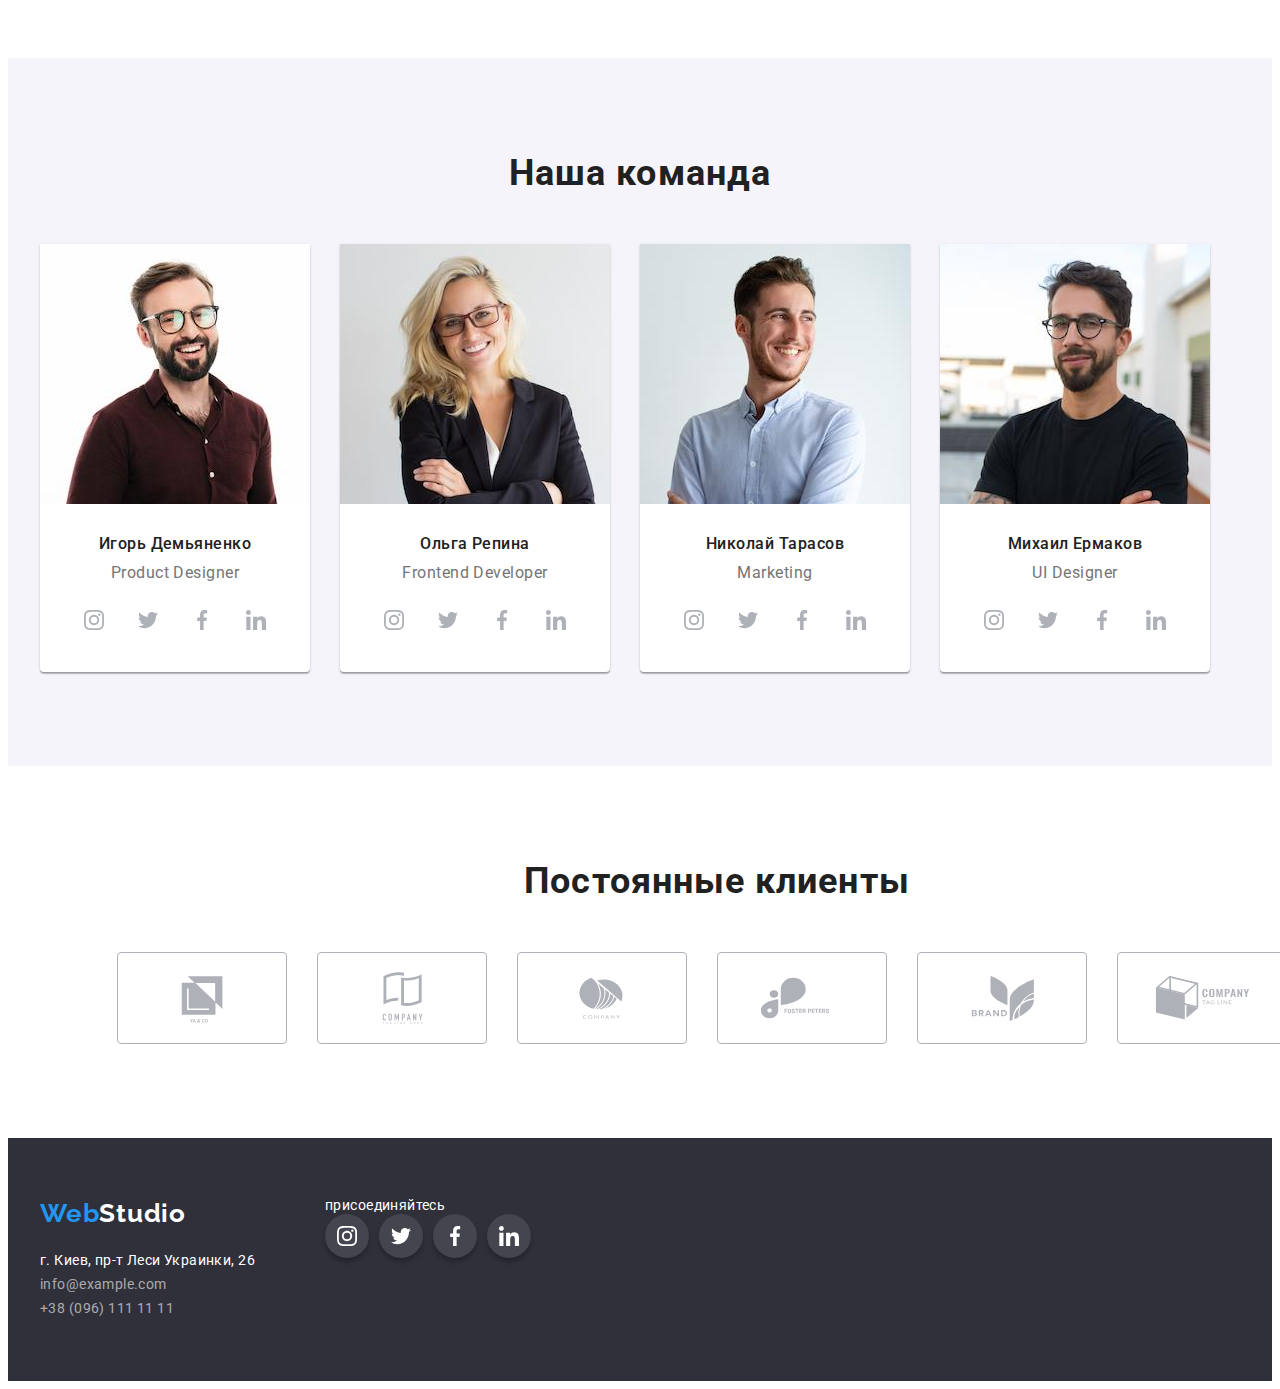
==== commit 33bb8aca: "уточнения" ====
--- a/index.html
+++ b/index.html
@@ -27,9 +27,13 @@
         <nav class="header-nav">
           <a href="#" class="link logo header-logo">Web<span class="logo_header">Studio</span></a>
           <ul class="list header-list">
-            <li><a href="index.html" class="link header-link current">Студия</a></li>
-            <li><a href="portfolio.html" class="link header-link">Портфолио</a></li>
-            <li><a href="#" class="link header-link">Контакты</a></li>
+            <li class="header-link">
+              <a href="index.html" class="header-link link current">Студия</a>
+            </li>
+            <li class="header-link">
+              <a href="portfolio.html" class="header-link link">Портфолио</a>
+            </li>
+            <li class="header-link"><a href="#" class="header-link link">Контакты</a></li>
           </ul>
         </nav>
         <ul class="header-contacts-list list">
@@ -403,31 +407,26 @@
           </li>
           <li class="clients-box">
             <svg class="clients-icon" width="106px" height="60px">
-              >
               <use href="./images/icons.svg#icon-company-one"></use>
             </svg>
           </li>
           <li class="clients-box">
             <svg class="clients-icon" width="106px" height="60px">
-              >
               <use href="./images/icons.svg#icon-company-two"></use>
             </svg>
           </li>
           <li class="clients-box">
             <svg class="clients-icon" width="106px" height="60px">
-              >
               <use href="./images/icons.svg#icon-foster"></use>
             </svg>
           </li>
           <li class="clients-box">
             <svg class="clients-icon" width="106px" height="60px">
-              >
               <use href="./images/icons.svg#icon-brand"></use>
             </svg>
           </li>
           <li class="clients-box">
             <svg class="clients-icon" width="106px" height="60px">
-              >
               <use href="./images/icons.svg#icon-tagline"></use>
             </svg>
           </li>
--- a/style.css
+++ b/style.css
@@ -163,7 +163,19 @@
   color: var(--color-add);
 }
 .current {
+  position: relative;
   color: var(--color-add);
+}
+
+.current::after {
+  content: '';
+  position: absolute;
+  left: 0;
+  bottom: -1px;
+  width: 100%;
+  height: 4px;
+  border-radius: 2px;
+  background-color: var(--bg-accent-color);
 }
 
 /* ===FOOTER=== */
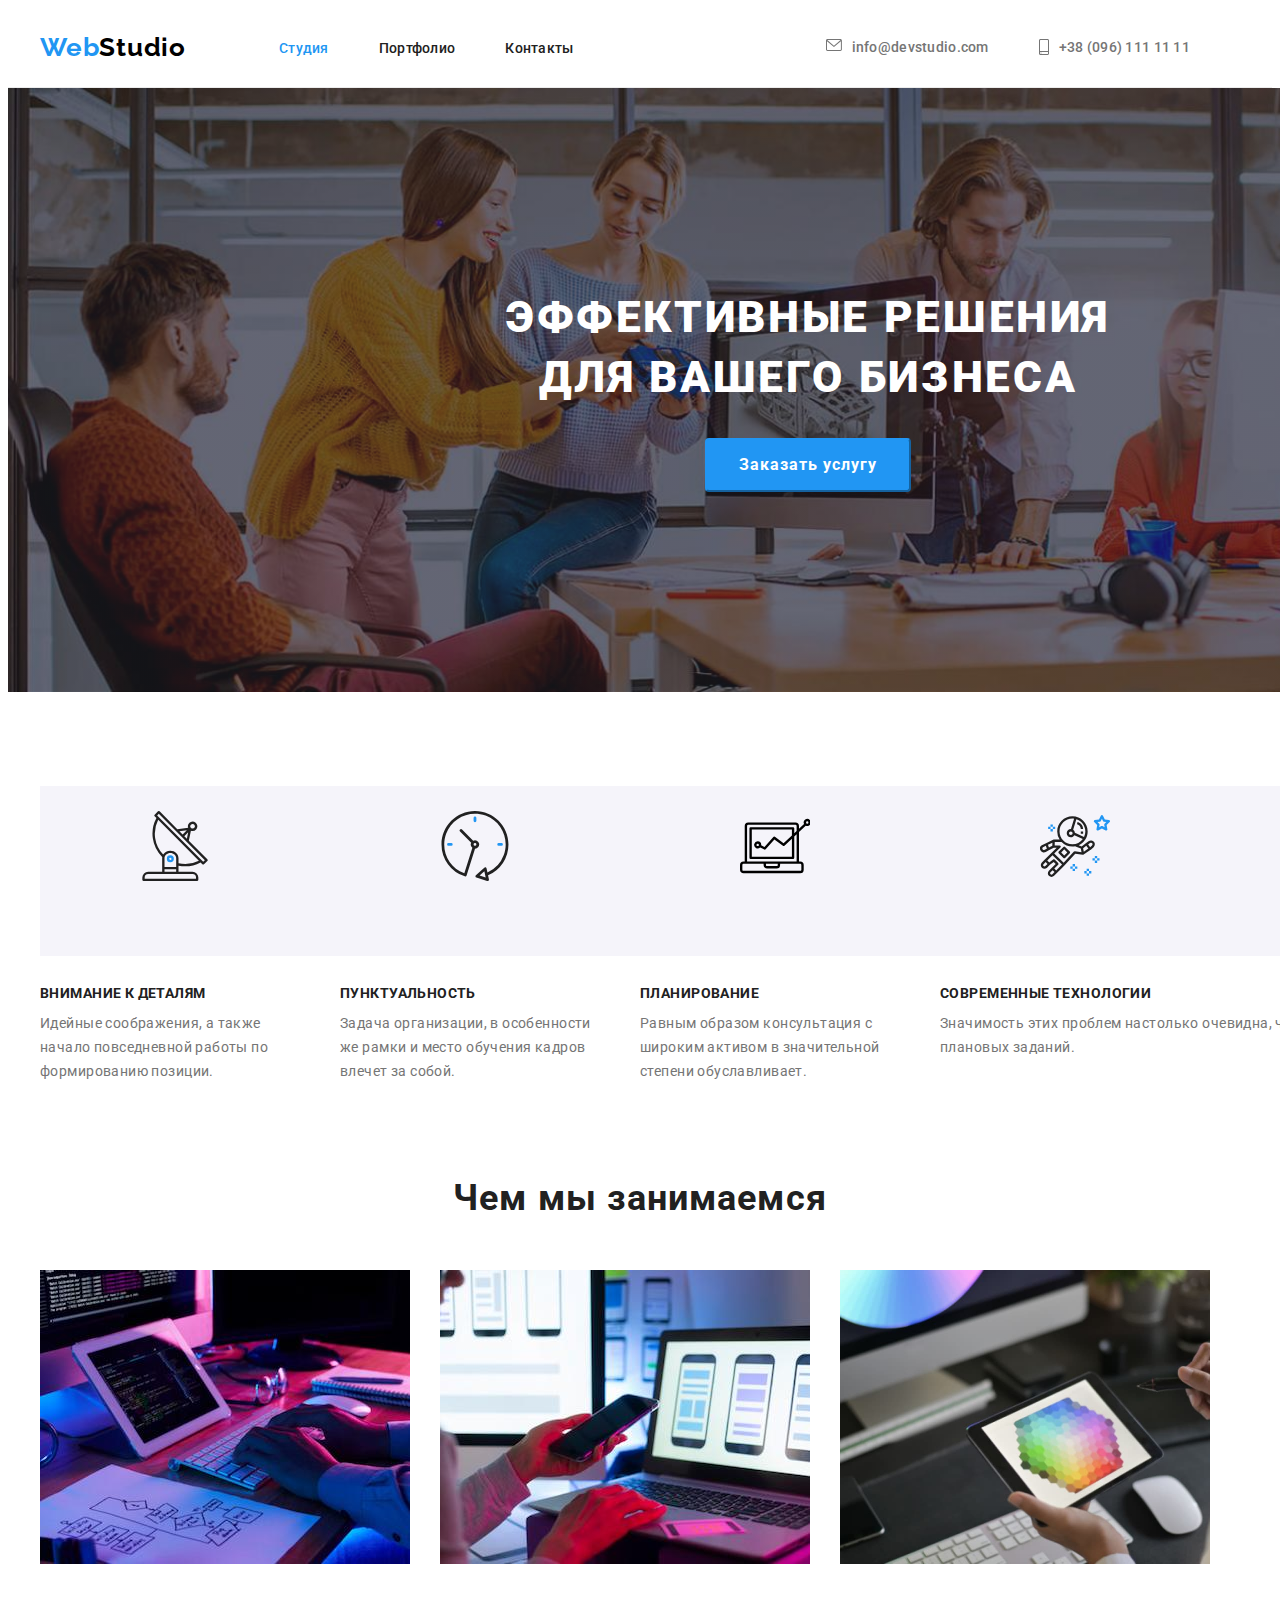
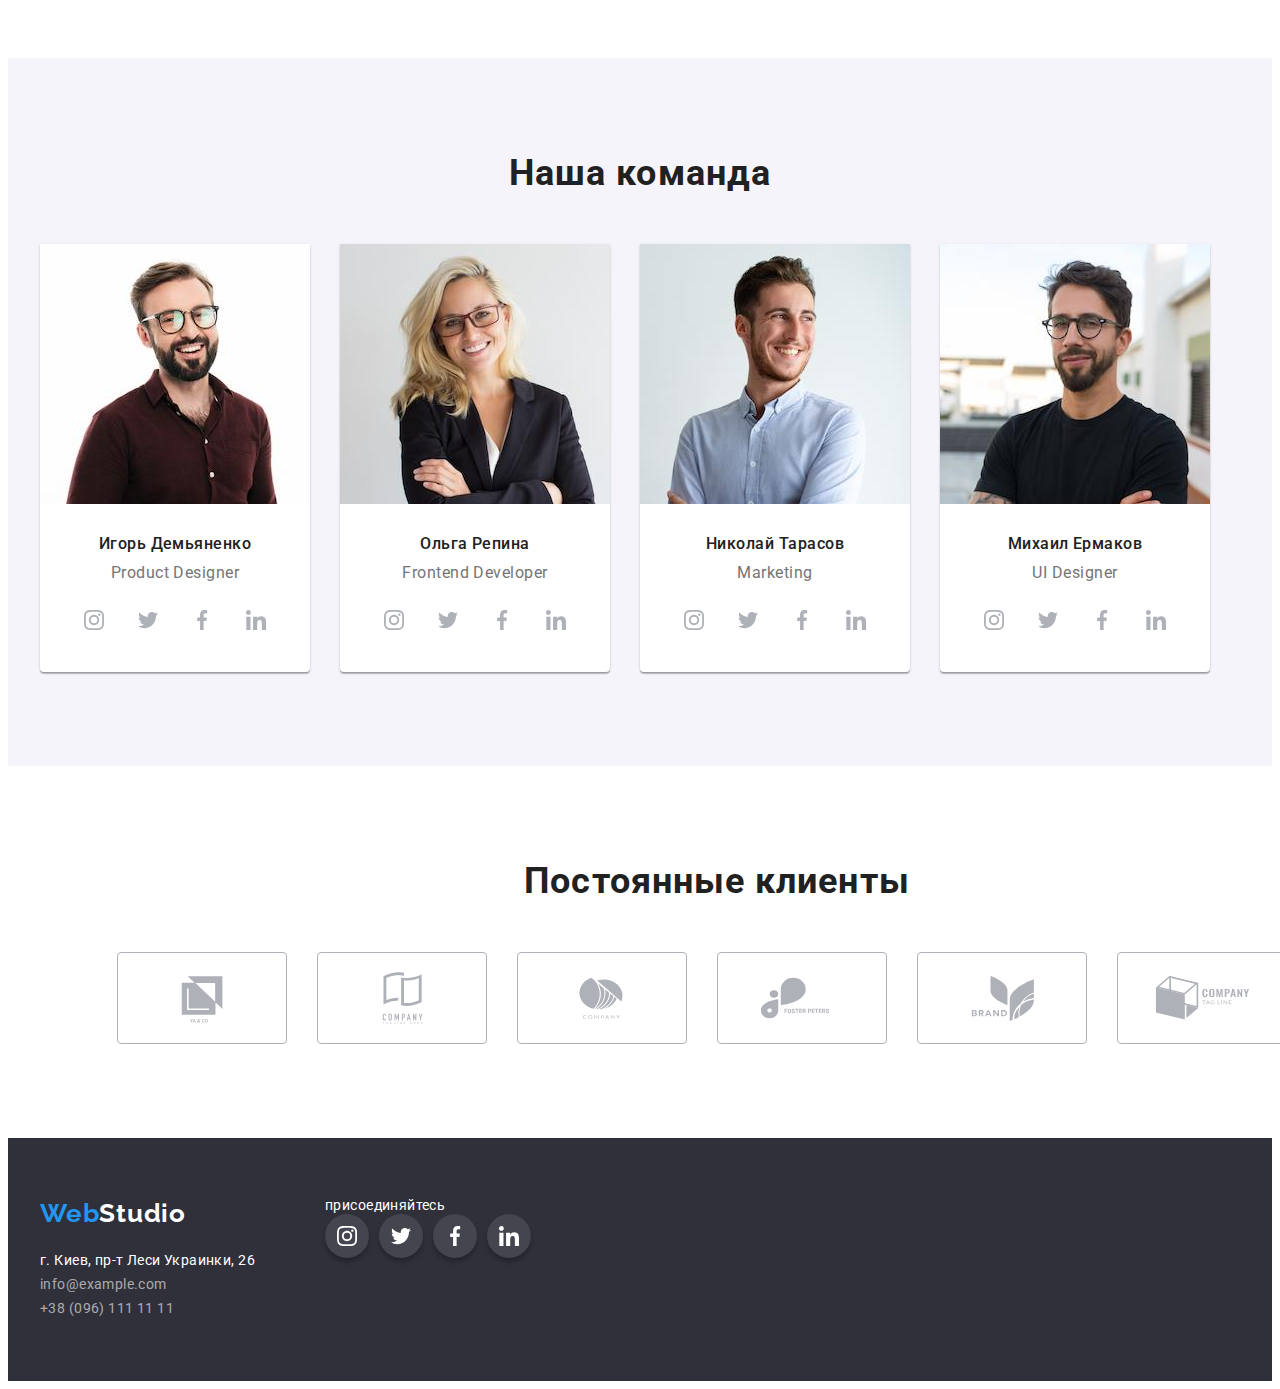
==== commit 71d81bdc: "уточнения" ====
--- a/index.html
+++ b/index.html
@@ -27,13 +27,13 @@
         <nav class="header-nav">
           <a href="#" class="link logo header-logo">Web<span class="logo_header">Studio</span></a>
           <ul class="list header-list">
-            <li class="header-link">
+            <li class="header-item">
               <a href="index.html" class="header-link link current">Студия</a>
             </li>
-            <li class="header-link">
+            <li class="header-item">
               <a href="portfolio.html" class="header-link link">Портфолио</a>
             </li>
-            <li class="header-link"><a href="#" class="header-link link">Контакты</a></li>
+            <li class="header-item"><a href="#" class="header-link link">Контакты</a></li>
           </ul>
         </nav>
         <ul class="header-contacts-list list">
--- a/style.css
+++ b/style.css
@@ -133,7 +133,7 @@
   margin-right: 50px;
 }
 
-.header-link:not(:last-child) {
+.header-item:not(:last-child) {
   margin-right: 50px;
 }
 
@@ -163,19 +163,7 @@
   color: var(--color-add);
 }
 .current {
-  position: relative;
   color: var(--color-add);
-}
-
-.current::after {
-  content: '';
-  position: absolute;
-  left: 0;
-  bottom: -1px;
-  width: 100%;
-  height: 4px;
-  border-radius: 2px;
-  background-color: var(--bg-accent-color);
 }
 
 /* ===FOOTER=== */
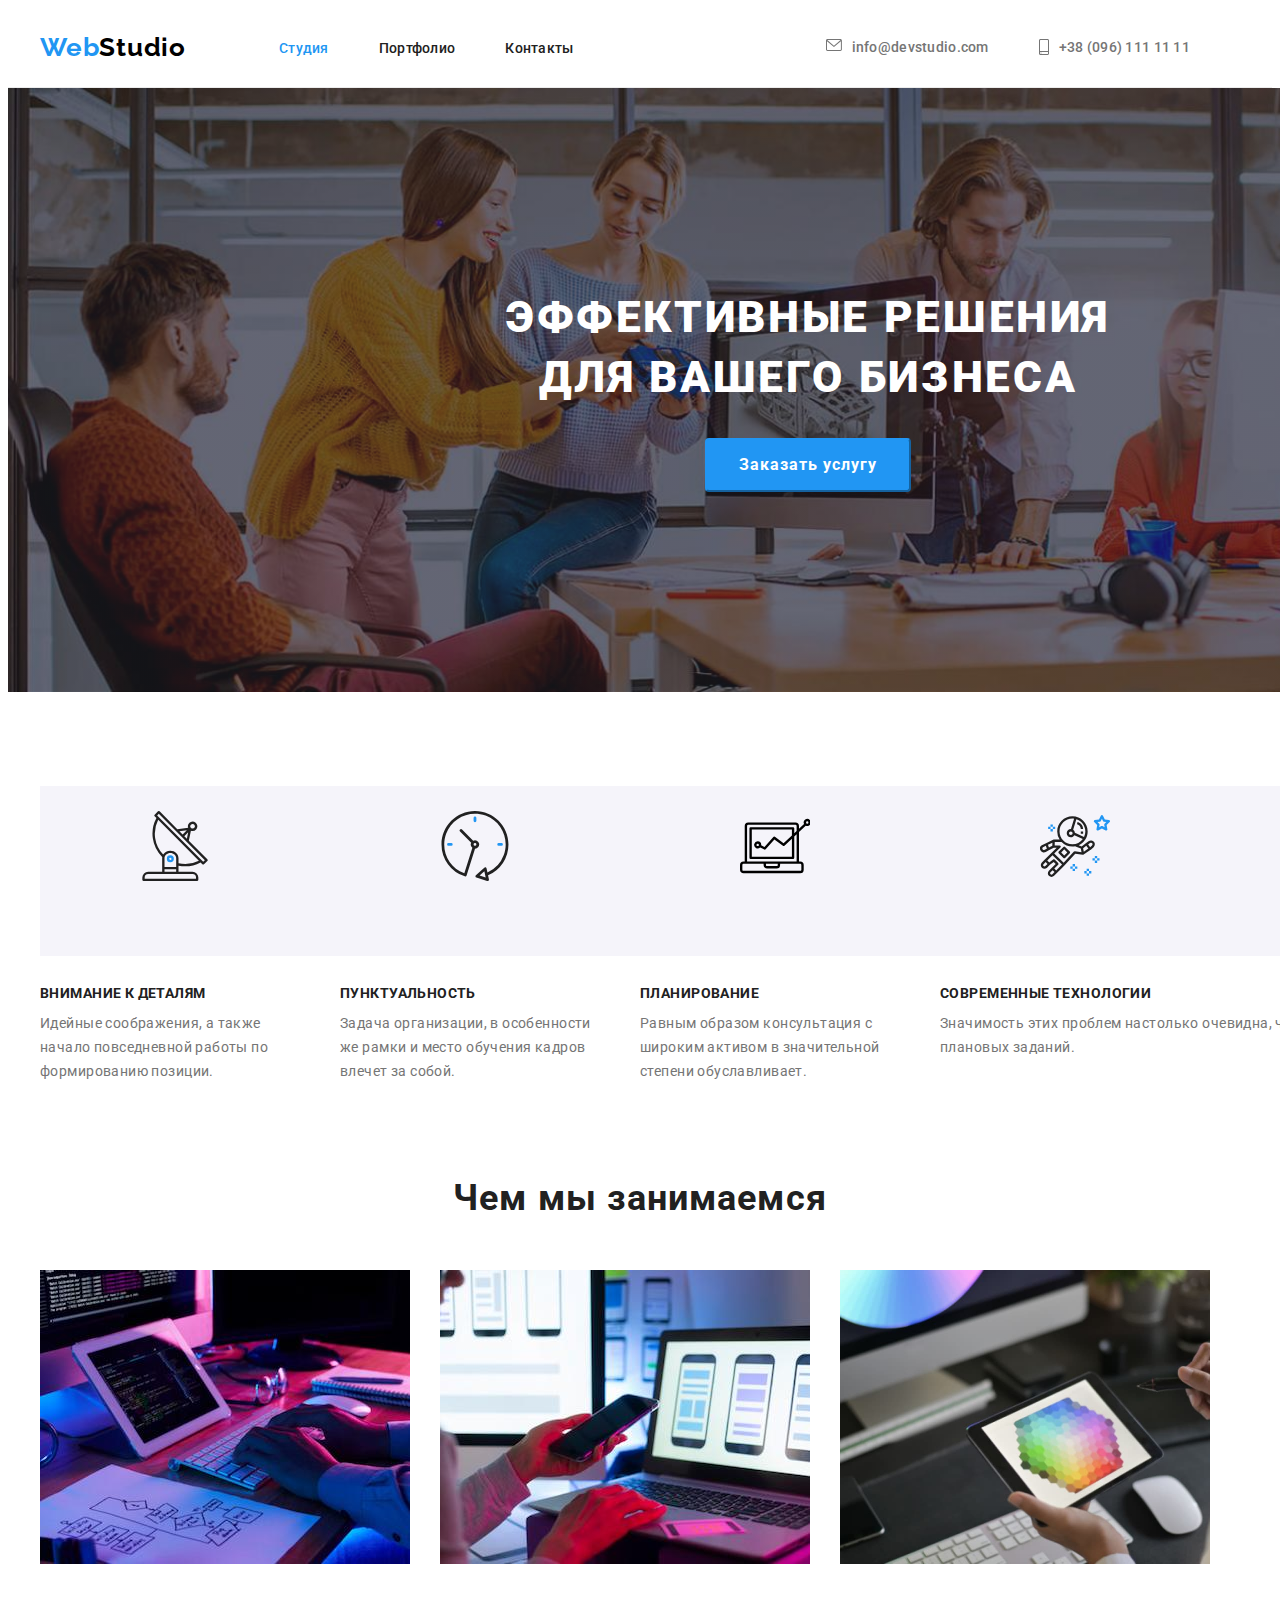
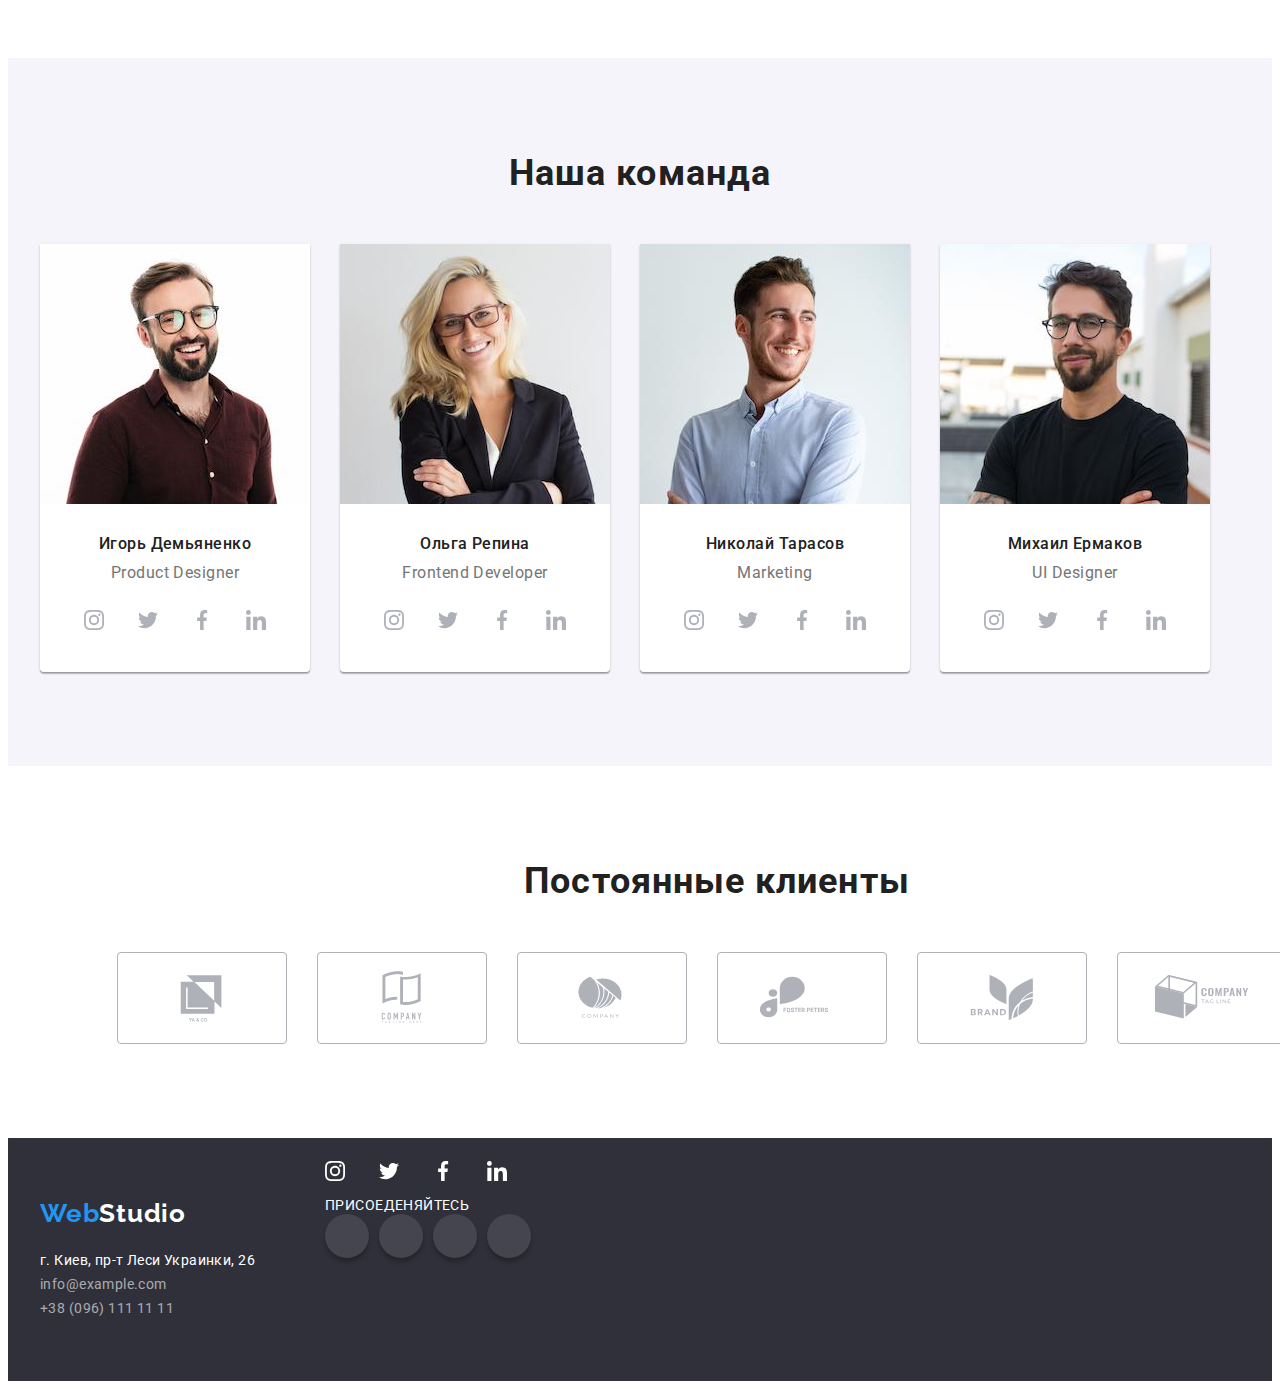
==== commit 127eedbb: "виправлення помилок 1" ====
--- a/index.html
+++ b/index.html
@@ -401,34 +401,46 @@
         <h2 class="title clients-title">Постоянные клиенты</h2>
         <ul class="list clients-list">
           <li class="clients-box">
-            <svg class="clients-icon" width="106px" height="60px">
-              <use href="./images/icons.svg#icon-yaco"></use>
-            </svg>
+            <a href="#" class="clients-link link">
+              <svg class="clients-icon" width="106px" height="60px">
+                <use href="./images/icons.svg#icon-yaco"></use>
+              </svg>
+            </a>
           </li>
           <li class="clients-box">
-            <svg class="clients-icon" width="106px" height="60px">
-              <use href="./images/icons.svg#icon-company-one"></use>
-            </svg>
+            <a href="#" class="clients-link link">
+              <svg class="clients-icon" width="106px" height="60px">
+                <use href="./images/icons.svg#icon-company-one"></use>
+              </svg>
+            </a>
           </li>
           <li class="clients-box">
-            <svg class="clients-icon" width="106px" height="60px">
-              <use href="./images/icons.svg#icon-company-two"></use>
-            </svg>
+            <a href="#" class="clients-link link">
+              <svg class="clients-icon" width="106px" height="60px">
+                <use href="./images/icons.svg#icon-company-two"></use>
+              </svg>
+            </a>
           </li>
           <li class="clients-box">
-            <svg class="clients-icon" width="106px" height="60px">
-              <use href="./images/icons.svg#icon-foster"></use>
-            </svg>
+            <a href="#" class="clients-link link">
+              <svg class="clients-icon" width="106px" height="60px">
+                <use href="./images/icons.svg#icon-foster"></use>
+              </svg>
+            </a>
           </li>
           <li class="clients-box">
-            <svg class="clients-icon" width="106px" height="60px">
-              <use href="./images/icons.svg#icon-brand"></use>
-            </svg>
+            <a href="#" class="clients-link link">
+              <svg class="clients-icon" width="106px" height="60px">
+                <use href="./images/icons.svg#icon-brand"></use>
+              </svg>
+            </a>
           </li>
           <li class="clients-box">
-            <svg class="clients-icon" width="106px" height="60px">
-              <use href="./images/icons.svg#icon-tagline"></use>
-            </svg>
+            <a href="#" class="clients-link link">
+              <svg class="clients-icon" width="106px" height="60px">
+                <use href="./images/icons.svg#icon-tagline"></use>
+              </svg>
+            </a>
           </li>
         </ul>
       </div>
@@ -463,7 +475,7 @@
           </address>
         </div>
         <div class="footer-right">
-          <p class="footer-right-txt">присоединяйтесь</p>
+          <p class="footer-right-txt">ПРИСОЕДЕНЯЙТЕСЬ</p>
           <ul class="list footer-soc-list">
             <li class="footer-soc-item">
               <a href="https://www.instagram.com/" class="link footer-soc-link">
--- a/style.css
+++ b/style.css
@@ -217,7 +217,7 @@
 
 .footer-soc-list {
   display: flex;
-  max-width: 206px;
+  justify-content: center;
 }
 
 .footer-soc-item {
@@ -226,7 +226,6 @@
   border-radius: 50%;
   margin-left: 10px;
   display: block;
-  background-color: var(--color-footer-soc);
   box-shadow: 0px 4px 4px rgba(0, 0, 0, 0.25);
 }
 
@@ -235,23 +234,23 @@
 }
 
 .footer-soc-link {
+  display: flex;
+  align-items: center;
+  justify-content: center;
   width: 100%;
   height: 100%;
   border-radius: 50%;
-  display: flex;
-  align-items: center;
-  justify-content: center;
-  color: var(--color-third);
+  background-color: var(--color-footer-soc);
 }
 
 .footer-soc-icon {
-  fill: currentColor;
-  width: 20px;
-  height: 20px;
-}
-
-.footer-soc-item:focus,
-.footer-soc-item:hover {
+  fill: var(--color-third);
+  /* width: 20px;
+  height: 20px; */
+}
+
+.footer-soc-link:focus,
+.footer-soc-link:hover {
   background-color: var(--color-add);
 }
 
@@ -261,7 +260,7 @@
   padding: 200px 0;
 
   background-image: linear-gradient(rgba(47, 48, 58, 0.4), rgba(47, 48, 58, 0.4)),
-    url(../images/index-page/order_bg.jpg);
+    url(./images/index-page/order_bg.jpg);
   background-repeat: no-repeat;
   background-position: center;
   background-size: cover;
@@ -453,27 +452,39 @@
 
 .clients-box {
   margin-right: 30px;
-  border-color: var(--clients-box);
   box-sizing: border-box;
   border: 1px solid;
   border-radius: 4px;
-  color: var(--clients-box);
-  max-width: 170px;
-  max-height: 92px;
+  border-color: var(--clients-box);
+  width: 170px;
+  height: 92px;
+  display: block;
 }
 
 .clients-box:last-child {
   margin-right: 0;
 }
 
+.clients-link {
+  color: currentColor;
+  height: 100%;
+  width: 100%;
+  display: flex;
+  align-items: center;
+  justify-content: center;
+  color: var(--clients-box);
+}
+
 .clients-icon {
   fill: currentColor;
-  margin: 16px 32px;
-}
-
+}
+
+.clients-link:focus,
+.clients-link:hover,
 .clients-box:focus,
 .clients-box:hover {
   color: var(--color-add);
+  border-color: var(--color-add);
 }
 
 /* ===PORTFOLIO=== */
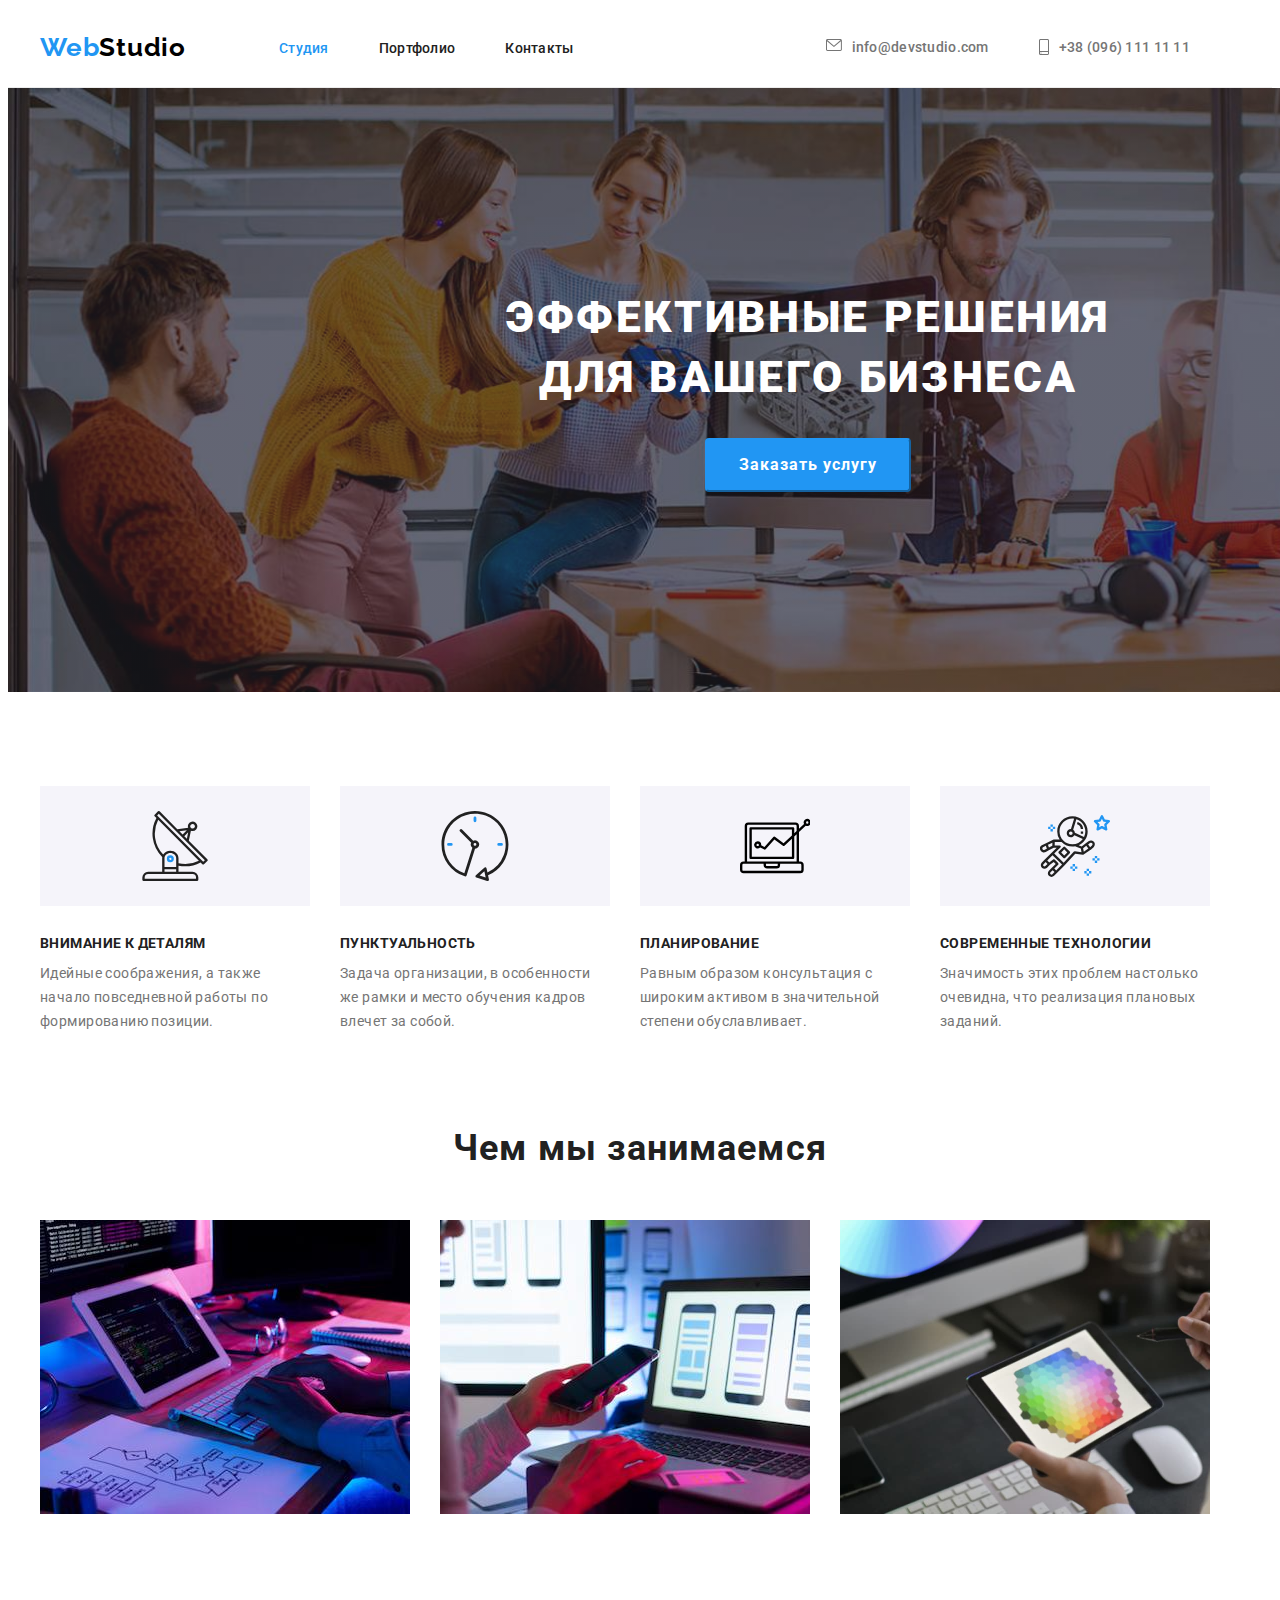
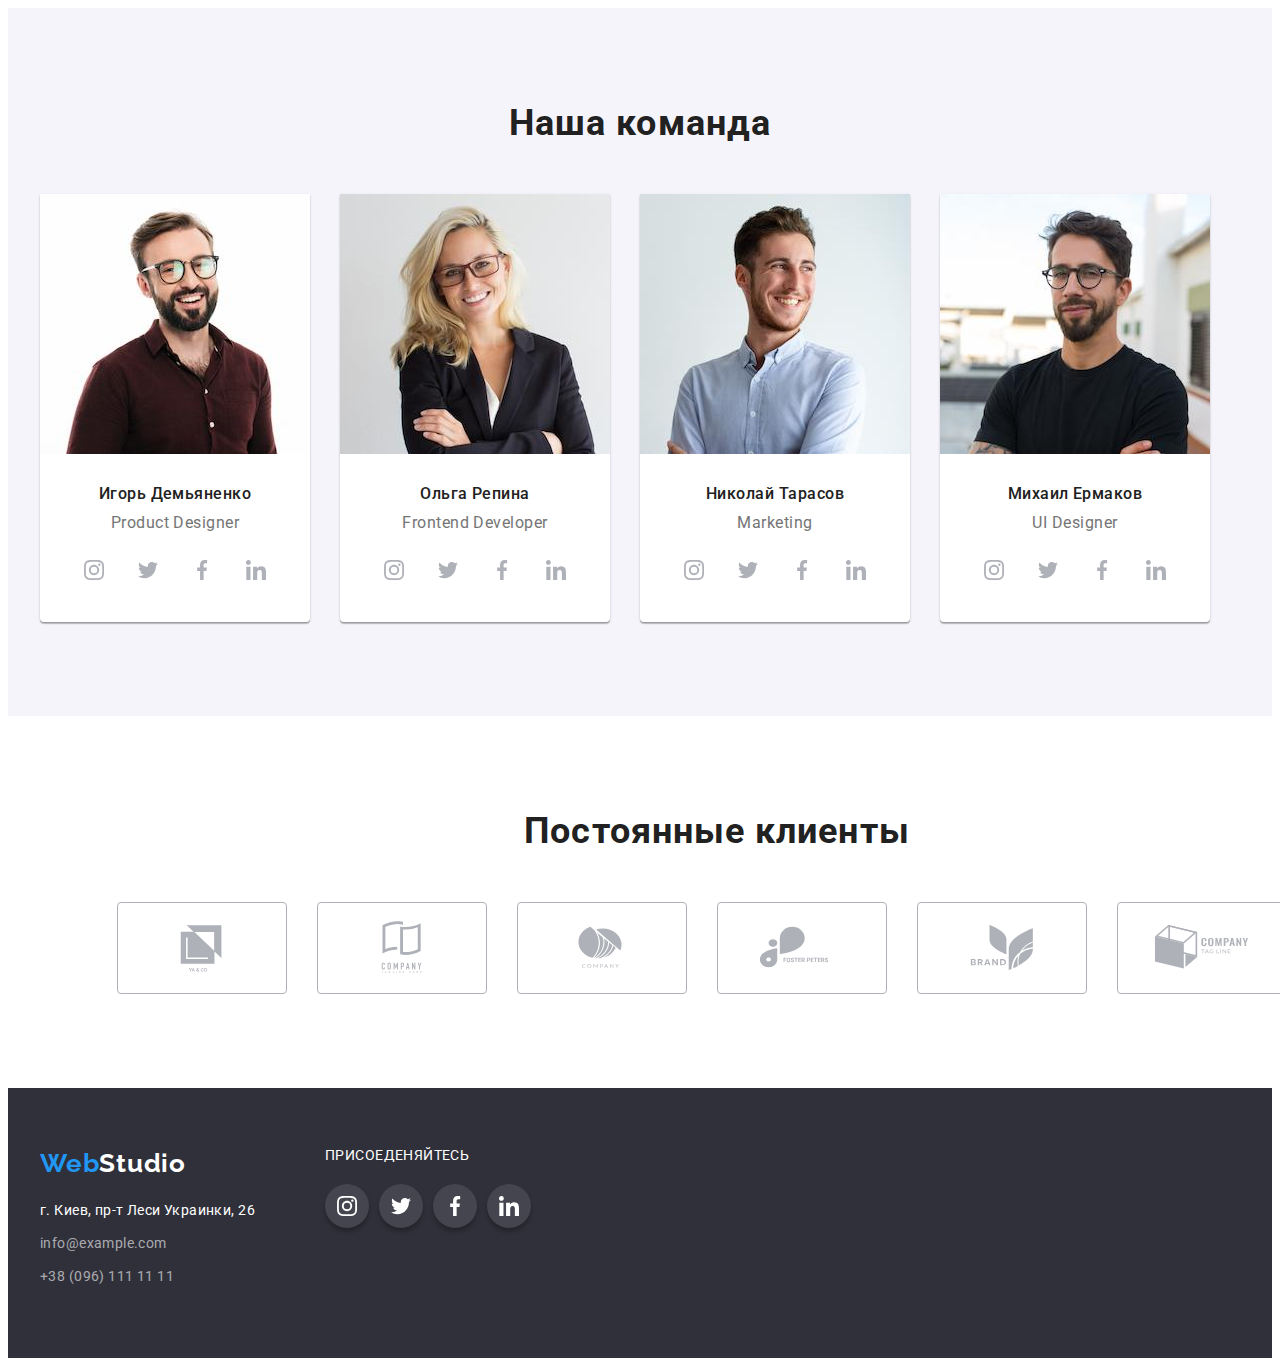
==== commit 6f8b8650: "исправление ошибок" ====
--- a/index.html
+++ b/index.html
@@ -169,45 +169,29 @@
                 <ul class="master-soc">
                   <li class="master-soc-item">
                     <a href="https://www.instagram.com/" class="master-soc-link">
-                      <svg class="master-soc-icon">
-                        <use
-                          href="./images/icons.svg#icon-instagram"
-                          width="20px"
-                          height="20px"
-                        ></use>
+                      <svg class="master-soc-icon" width="20px" height="20px">
+                        <use href="./images/icons.svg#icon-instagram"></use>
                       </svg>
                     </a>
                   </li>
                   <li class="master-soc-item">
                     <a href="https://twitter.com/" class="master-soc-link">
-                      <svg class="master-soc-icon">
-                        <use
-                          href="./images/icons.svg#icon-twitter"
-                          width="20px"
-                          height="20px"
-                        ></use>
+                      <svg class="master-soc-icon" width="20px" height="20px">
+                        <use href="./images/icons.svg#icon-twitter"></use>
                       </svg>
                     </a>
                   </li>
                   <li class="master-soc-item">
                     <a href="https://www.facebook.com/" class="master-soc-link">
-                      <svg class="master-soc-icon">
-                        <use
-                          href="./images/icons.svg#icon-facebook"
-                          width="20px"
-                          height="20px"
-                        ></use>
+                      <svg class="master-soc-icon" width="20px" height="20px">
+                        <use href="./images/icons.svg#icon-facebook"></use>
                       </svg>
                     </a>
                   </li>
                   <li class="master-soc-item">
                     <a href="https://ru.linkedin.com/" class="master-soc-link">
-                      <svg class="master-soc-icon">
-                        <use
-                          href="./images/icons.svg#icon-linkedin"
-                          width="20px"
-                          height="20px"
-                        ></use>
+                      <svg class="master-soc-icon" width="20px" height="20px">
+                        <use href="./images/icons.svg#icon-linkedin"></use>
                       </svg>
                     </a>
                   </li>
@@ -228,45 +212,29 @@
                 <ul class="master-soc">
                   <li class="master-soc-item">
                     <a href="https://www.instagram.com/" class="master-soc-link">
-                      <svg class="master-soc-icon">
-                        <use
-                          href="./images/icons.svg#icon-instagram"
-                          width="20px"
-                          height="20px"
-                        ></use>
+                      <svg class="master-soc-icon" width="20px" height="20px">
+                        <use href="./images/icons.svg#icon-instagram"></use>
                       </svg>
                     </a>
                   </li>
                   <li class="master-soc-item">
                     <a href="https://twitter.com/" class="master-soc-link">
-                      <svg class="master-soc-icon">
-                        <use
-                          href="./images/icons.svg#icon-twitter"
-                          width="20px"
-                          height="20px"
-                        ></use>
+                      <svg class="master-soc-icon" width="20px" height="20px">
+                        <use href="./images/icons.svg#icon-twitter"></use>
                       </svg>
                     </a>
                   </li>
                   <li class="master-soc-item">
                     <a href="https://www.facebook.com/" class="master-soc-link">
-                      <svg class="master-soc-icon">
-                        <use
-                          href="./images/icons.svg#icon-facebook"
-                          width="20px"
-                          height="20px"
-                        ></use>
+                      <svg class="master-soc-icon" width="20px" height="20px">
+                        <use href="./images/icons.svg#icon-facebook"></use>
                       </svg>
                     </a>
                   </li>
                   <li class="master-soc-item">
                     <a href="https://ru.linkedin.com/" class="master-soc-link">
-                      <svg class="master-soc-icon">
-                        <use
-                          href="./images/icons.svg#icon-linkedin"
-                          width="20px"
-                          height="20px"
-                        ></use>
+                      <svg class="master-soc-icon" width="20px" height="20px">
+                        <use href="./images/icons.svg#icon-linkedin"></use>
                       </svg>
                     </a>
                   </li>
@@ -287,45 +255,29 @@
                 <ul class="master-soc">
                   <li class="master-soc-item">
                     <a href="https://www.instagram.com/" class="master-soc-link">
-                      <svg class="master-soc-icon">
-                        <use
-                          href="./images/icons.svg#icon-instagram"
-                          width="20px"
-                          height="20px"
-                        ></use>
+                      <svg class="master-soc-icon" width="20px" height="20px">
+                        <use href="./images/icons.svg#icon-instagram"></use>
                       </svg>
                     </a>
                   </li>
                   <li class="master-soc-item">
                     <a href="https://twitter.com/" class="master-soc-link">
-                      <svg class="master-soc-icon">
-                        <use
-                          href="./images/icons.svg#icon-twitter"
-                          width="20px"
-                          height="20px"
-                        ></use>
+                      <svg class="master-soc-icon" width="20px" height="20px">
+                        <use href="./images/icons.svg#icon-twitter"></use>
                       </svg>
                     </a>
                   </li>
                   <li class="master-soc-item">
                     <a href="https://www.facebook.com/" class="master-soc-link">
-                      <svg class="master-soc-icon">
-                        <use
-                          href="./images/icons.svg#icon-facebook"
-                          width="20px"
-                          height="20px"
-                        ></use>
+                      <svg class="master-soc-icon" width="20px" height="20px">
+                        <use href="./images/icons.svg#icon-facebook"></use>
                       </svg>
                     </a>
                   </li>
                   <li class="master-soc-item">
                     <a href="https://ru.linkedin.com/" class="master-soc-link">
-                      <svg class="master-soc-icon">
-                        <use
-                          href="./images/icons.svg#icon-linkedin"
-                          width="20px"
-                          height="20px"
-                        ></use>
+                      <svg class="master-soc-icon" width="20px" height="20px">
+                        <use href="./images/icons.svg#icon-linkedin"></use>
                       </svg>
                     </a>
                   </li>
@@ -346,45 +298,29 @@
                 <ul class="master-soc">
                   <li class="master-soc-item">
                     <a href="https://www.instagram.com/" class="master-soc-link">
-                      <svg class="master-soc-icon">
-                        <use
-                          href="./images/icons.svg#icon-instagram"
-                          width="20px"
-                          height="20px"
-                        ></use>
+                      <svg class="master-soc-icon" width="20px" height="20px">
+                        <use href="./images/icons.svg#icon-instagram"></use>
                       </svg>
                     </a>
                   </li>
                   <li class="master-soc-item">
                     <a href="https://twitter.com/" class="master-soc-link">
-                      <svg class="master-soc-icon">
-                        <use
-                          href="./images/icons.svg#icon-twitter"
-                          width="20px"
-                          height="20px"
-                        ></use>
+                      <svg class="master-soc-icon" width="20px" height="20px">
+                        <use href="./images/icons.svg#icon-twitter"></use>
                       </svg>
                     </a>
                   </li>
                   <li class="master-soc-item">
                     <a href="https://www.facebook.com/" class="master-soc-link">
-                      <svg class="master-soc-icon">
-                        <use
-                          href="./images/icons.svg#icon-facebook"
-                          width="20px"
-                          height="20px"
-                        ></use>
+                      <svg class="master-soc-icon" width="20px" height="20px">
+                        <use href="./images/icons.svg#icon-facebook"></use>
                       </svg>
                     </a>
                   </li>
                   <li class="master-soc-item">
                     <a href="https://ru.linkedin.com/" class="master-soc-link">
-                      <svg class="master-soc-icon">
-                        <use
-                          href="./images/icons.svg#icon-linkedin"
-                          width="20px"
-                          height="20px"
-                        ></use>
+                      <svg class="master-soc-icon" width="20px" height="20px">
+                        <use href="./images/icons.svg#icon-linkedin"></use>
                       </svg>
                     </a>
                   </li>
@@ -452,8 +388,8 @@
         <div class="footer-left">
           <a href="#" class="link logo">Web<span class="logo-footer">Studio</span></a>
           <address class="footer-address">
-            <ul class="list footer-link">
-              <li>
+            <ul class="list">
+              <li class="footer-link">
                 <a
                   href="https://goo.gl/maps/LpoyLTCjpwuNHQXE9"
                   target="_blank"
@@ -461,12 +397,12 @@
                   >г. Киев, пр-т Леси Украинки, 26</a
                 >
               </li>
-              <li>
+              <li class="footer-link">
                 <a href="email:info@example.com" class="link footer-contacts footer-item"
                   >info@example.com</a
                 >
               </li>
-              <li>
+              <li class="footer-link">
                 <a href="tel:+380991111111" class="link footer-contacts footer-item"
                   >+38 (096) 111 11 11</a
                 >
@@ -479,29 +415,29 @@
           <ul class="list footer-soc-list">
             <li class="footer-soc-item">
               <a href="https://www.instagram.com/" class="link footer-soc-link">
-                <svg class="footer-soc-icon">
-                  <use href="./images/icons.svg#icon-instagram" width="20px" height="20px"></use>
+                <svg class="footer-soc-icon" width="20px" height="20px">
+                  <use href="./images/icons.svg#icon-instagram"></use>
                 </svg>
               </a>
             </li>
             <li class="footer-soc-item">
               <a href="https://twitter.com/" class="link footer-soc-link">
-                <svg class="footer-soc-icon">
-                  <use href="./images/icons.svg#icon-twitter" width="20px" height="20px"></use>
+                <svg class="footer-soc-icon" width="20px" height="20px">
+                  <use href="./images/icons.svg#icon-twitter"></use>
                 </svg>
               </a>
             </li>
             <li class="footer-soc-item">
               <a href="https://www.facebook.com/" class="link footer-soc-link">
-                <svg class="footer-soc-icon">
-                  <use href="./images/icons.svg#icon-facebook" width="20px" height="20px"></use>
+                <svg class="footer-soc-icon" width="20px" height="20px">
+                  <use href="./images/icons.svg#icon-facebook"></use>
                 </svg>
               </a>
             </li>
             <li class="footer-soc-item">
               <a href="https://ru.linkedin.com/" class="link footer-soc-link">
-                <svg class="footer-soc-icon">
-                  <use href="./images/icons.svg#icon-linkedin" width="20px" height="20px"></use>
+                <svg class="footer-soc-icon" width="20px" height="20px">
+                  <use href="./images/icons.svg#icon-linkedin"></use>
                 </svg>
               </a>
             </li>
--- a/style.css
+++ b/style.css
@@ -167,10 +167,13 @@
 }
 
 /* ===FOOTER=== */
+.footer-full {
+  display: flex;
+}
+
 .footer {
   background-color: var(--bgc-second);
   padding: 60px 0;
-  display: flex;
 }
 
 .footer-address {
@@ -178,6 +181,7 @@
 }
 
 .footer-link {
+  margin-bottom: 9px;
 }
 
 .footer-item {
@@ -186,10 +190,10 @@
   line-height: 1.71;
   letter-spacing: 0.03em;
 }
-.footer-item:not(:last-child) {
-  display: block;
-  margin-bottom: 9px;
-}
+/* .footer-item:not(:last-child) {
+  display: block;
+  margin-bottom: 90px;
+} */
 .footer-item:focus,
 .footer-item:hover {
   color: var(--color-add);
@@ -200,9 +204,7 @@
 .footer-contacts {
   color: var(--color-footer);
 }
-.footer-full {
-  display: flex;
-}
+
 .footer-left {
   margin-right: 70px;
 }
@@ -213,6 +215,7 @@
   font-size: 14px;
   line-height: 1.14;
   letter-spacing: 0.03em;
+  margin-bottom: 20px;
 }
 
 .footer-soc-list {
@@ -245,8 +248,6 @@
 
 .footer-soc-icon {
   fill: var(--color-third);
-  /* width: 20px;
-  height: 20px; */
 }
 
 .footer-soc-link:focus,
@@ -318,7 +319,9 @@
   height: 120px;
   background-color: var(--bgc-third);
   margin-bottom: 30px;
-  padding: 25px 100px;
+  display: flex;
+  align-items: center;
+  justify-content: center;
 }
 
 .methods-icon {
@@ -504,6 +507,7 @@
   padding: 6px 22px;
   display: block;
   max-width: max-content;
+  border: 0;
 }
 .filter-btn:hover,
 .filter-btn:focus {
